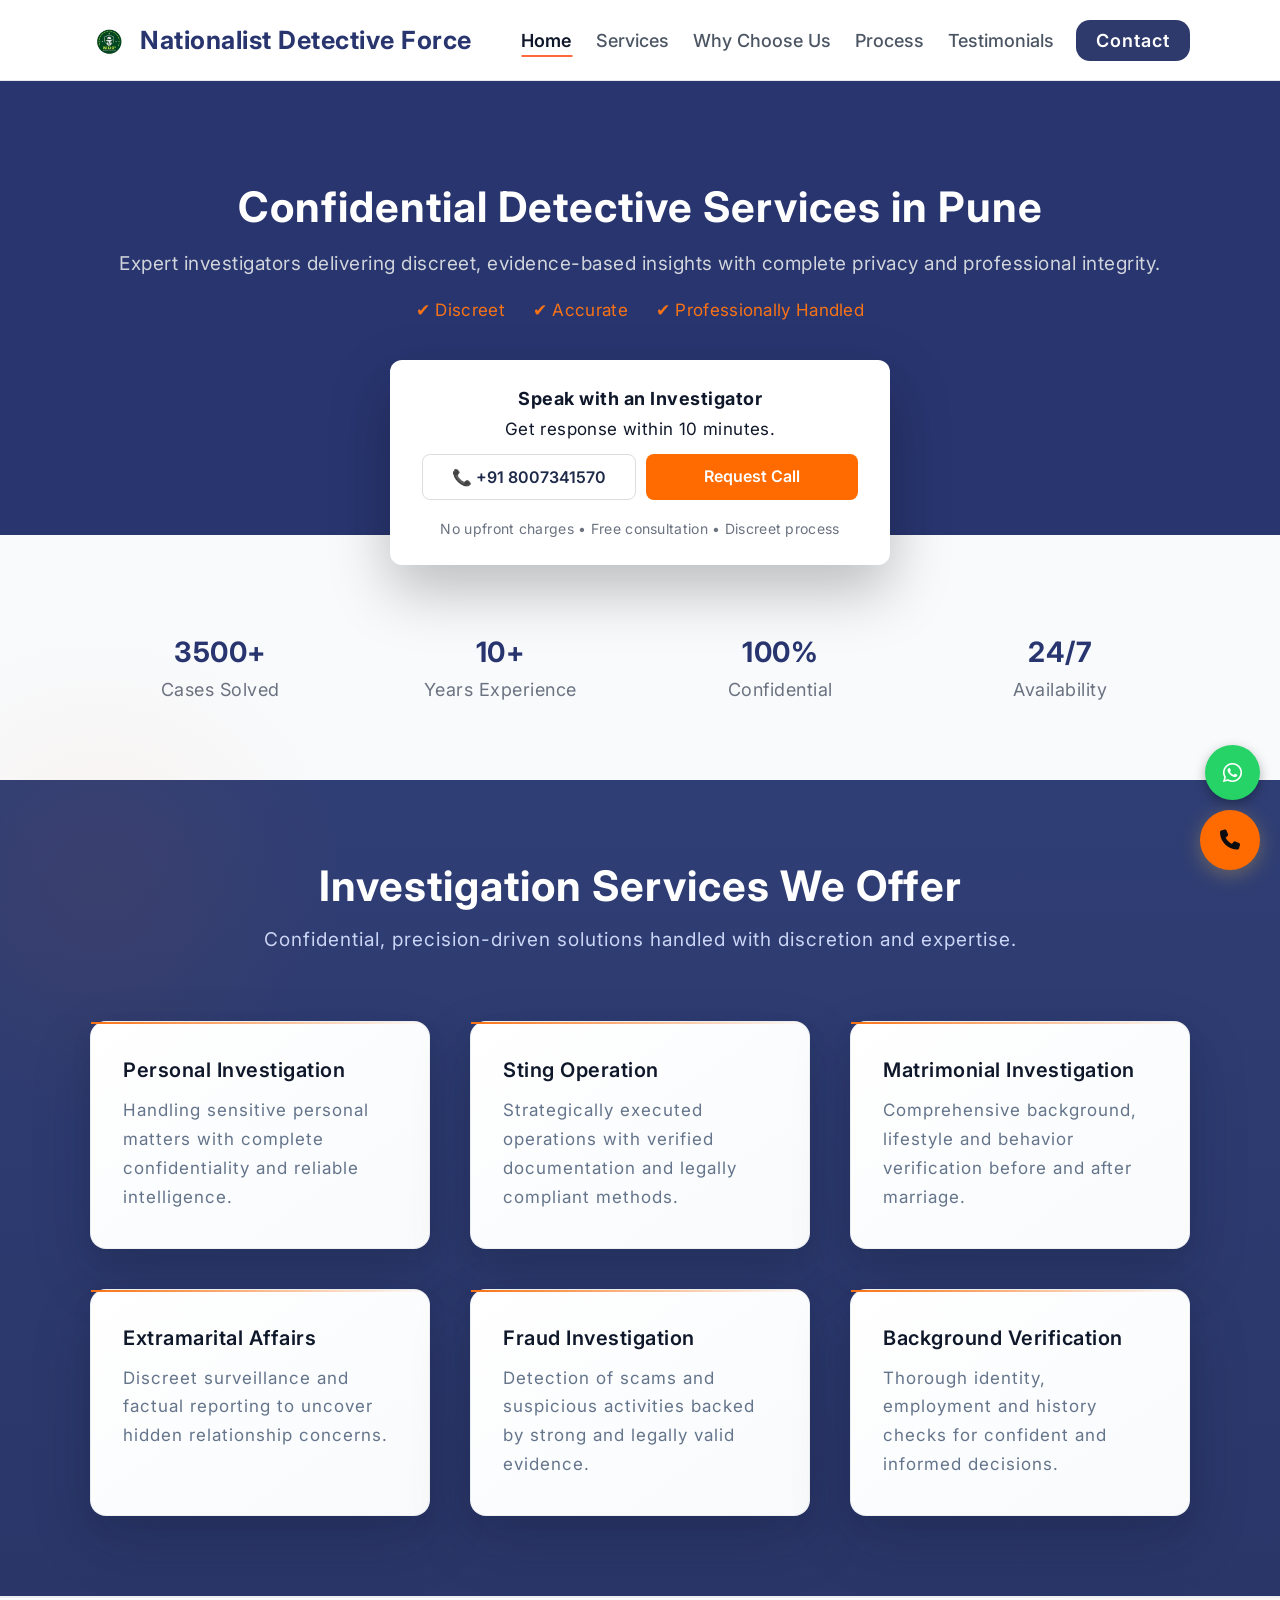
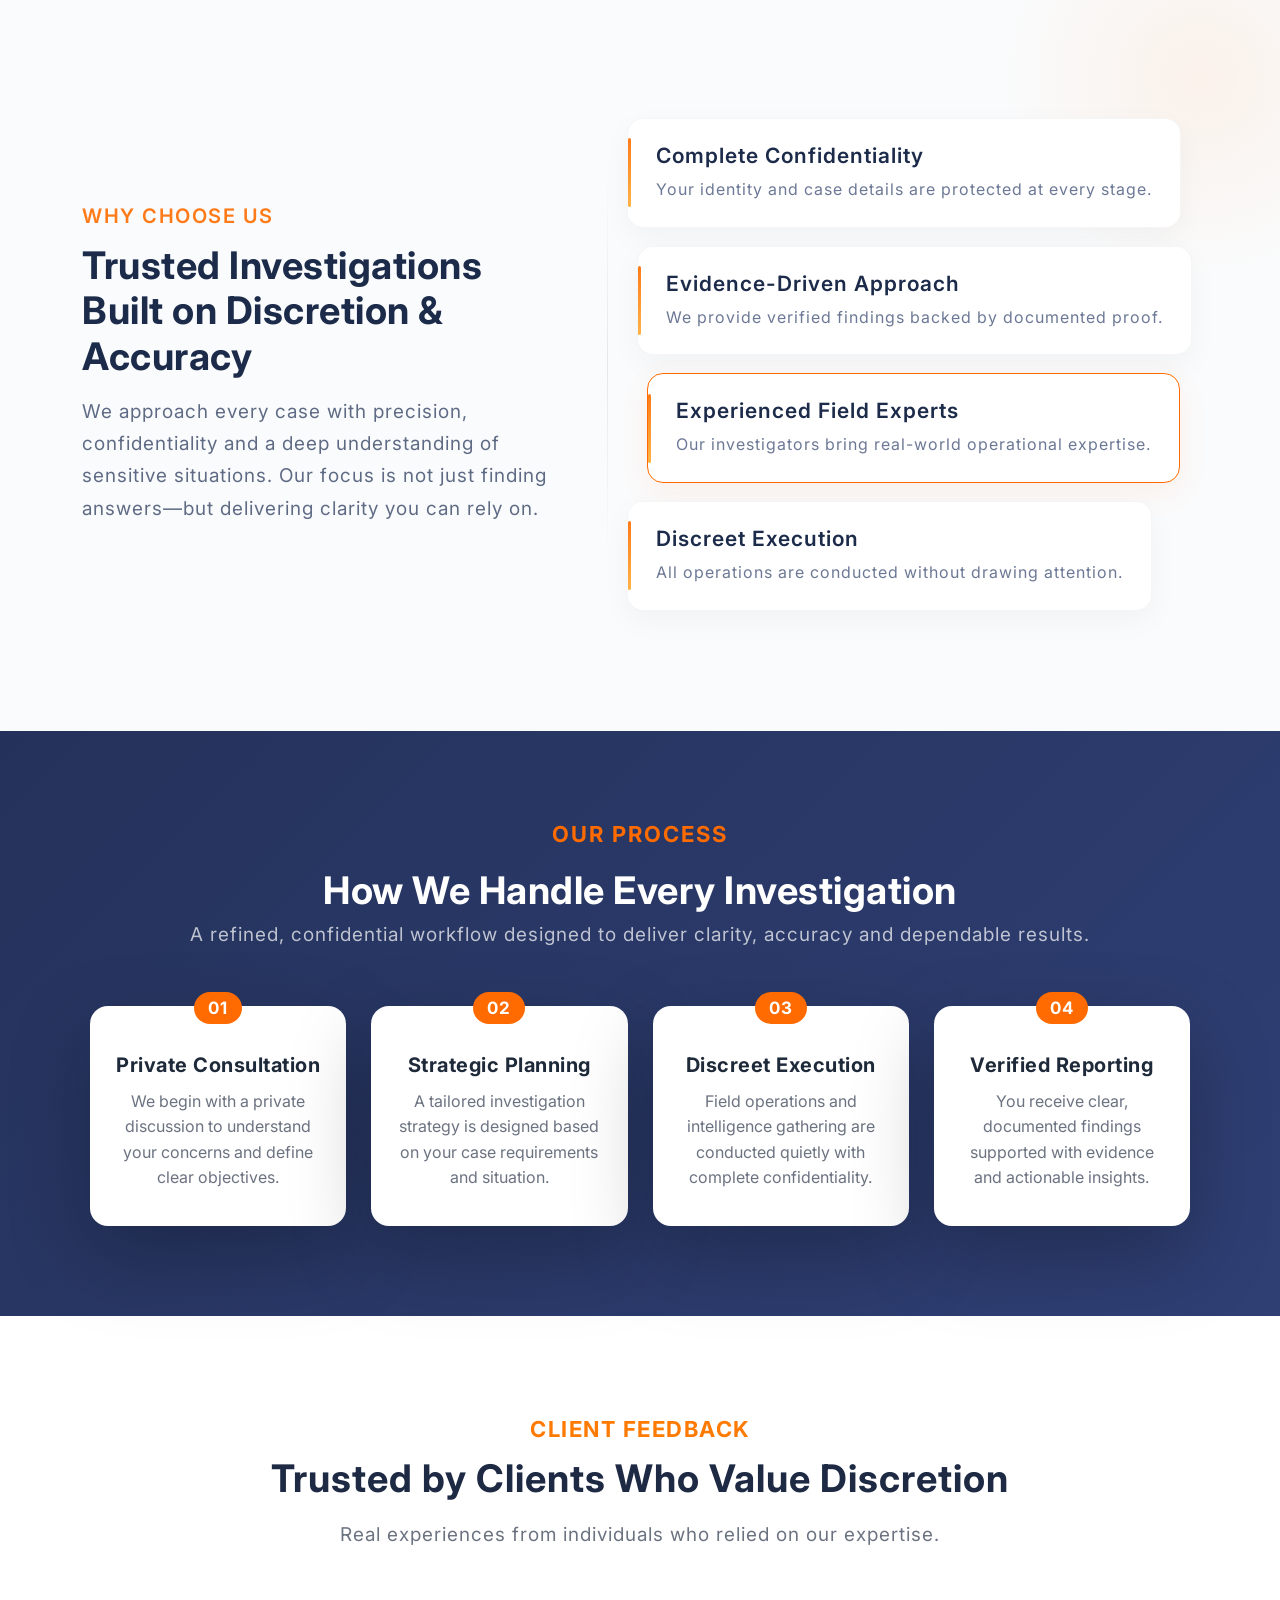
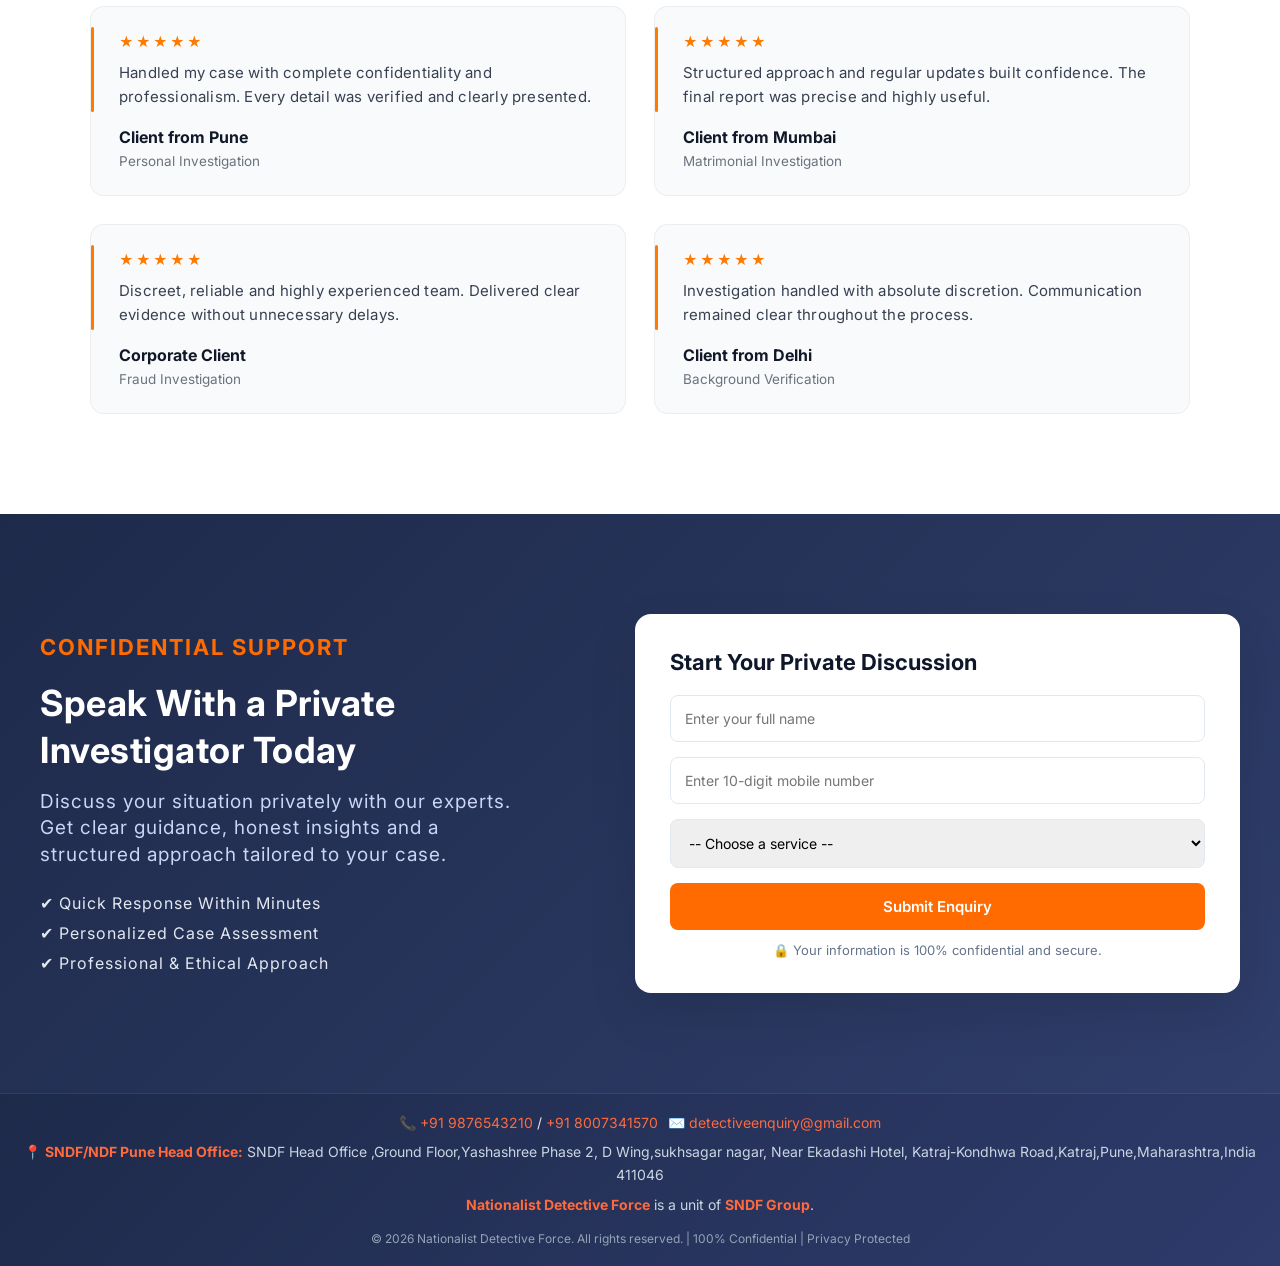
==== index.html @ c01450f8 "sitemap added" ====
<!DOCTYPE html>
<html lang="en">
<head>
<meta charset="UTF-8">
<meta name="viewport" content="width=device-width, initial-scale=1.0">
<title>Best Detective Agency in Pune | Private Investigator Services Pune</title>

<link rel="stylesheet" href="style.css">
<link href="https://fonts.googleapis.com/css2?family=Inter:wght@400;500;600;700&display=swap" rel="stylesheet">
<link rel="stylesheet" href="https://cdnjs.cloudflare.com/ajax/libs/font-awesome/6.5.0/css/all.min.css">

<link rel="icon" type="image/png" href="images/favicon.png">


<meta name="description" content="Hire professional detective services in Pune. Confidential investigations, background checks, surveillance & corporate investigations. Quick response guaranteed.">

<meta name="keywords" content="
detective services Pune,
private detective Pune,
detective agency Pune,
best detective agency in Pune,
private investigator Pune India,
personal investigation Pune,
corporate investigation Pune,
background verification Pune,
pre matrimonial investigation Pune,
post matrimonial investigation Pune,
surveillance services Pune,
fraud investigation Pune,
spy services Pune,
confidential investigation Pune,
professional detectives Pune,
ND Force Pune,
Nationalist Detective Force Pune">

</head>
<body>

<!-- NAVBAR -->
<header class="nav">
  <div class="container nav-wrap">

        <div class="brand">
        <img src="images/logo.webp" alt="logo">
        <h2>Nationalist Detective Force</h2>
        </div>


    <nav>
      <a href="#home" class="active">Home</a>
      <a href="#service">Services</a>
      <a href="#why">Why Choose Us</a>
      <a href="#process">Process</a>
       <a href="#testi">Testimonials</a>
      <a href="#contact">Contact</a>

    </nav>


  </div>
</header>

<!-- hero section......................................... -->

<section class="hero" id="home">

  <div class="container hero-content">

    <h1>Confidential Detective Services in Pune</h1>

<p class="hero-sub">
Expert investigators delivering discreet, evidence-based insights with complete privacy and professional integrity.
</p>

    <div class="hero-badges">
      <span>✔ Discreet</span>
      <span>✔ Accurate</span>
      <span>✔ Professionally Handled</span>
    </div>

    <!-- CARD -->
    <div class="hero-card">
      <h3>Speak with an Investigator</h3>
      <p>Get response within 10 minutes.</p>


    <div class="hero-actions">

    <!-- CALL NOW -->
    <a href="tel:+918007341570" class="call-btn">
      📞 +91 8007341570
    </a>

    <!-- REQUEST CALLBACK -->
    <a href="https://wa.me/918007341570?text=Hello%20I%20need%20a%20callback" target="_blank" class="request-btn">
      Request Call
    </a>

  </div>

      <div class="hero-assurance">
        No upfront charges • Free consultation • Discreet process
      </div>
    </div>

  </div>

  <!-- STATS (SAME FLOW, NOT SEPARATE SECTION) -->
  <div class="container hero-stats">
    <div>
      <h3>3500+</h3>
      <p>Cases Solved</p>
    </div>

    <div>
      <h3>10+</h3>
      <p>Years Experience</p>
    </div>

    <div>
      <h3>100%</h3>
      <p>Confidential</p>
    </div>

    <div>
      <h3>24/7</h3>
      <p>Availability</p>
    </div>
  </div>

</section>


<!-- services section.................... -->
 <section class="services" id="service">
  <div class="container">

    <div class="services-header">
      <h2>Investigation Services We Offer</h2>
      <p>Confidential, precision-driven solutions handled with discretion and expertise.</p>
    </div>

    <div class="services-grid">

      <div class="service-card">
        <h3>Personal Investigation</h3>
        <p>Handling sensitive personal matters with complete confidentiality and reliable intelligence.</p>
      </div>

      <div class="service-card">
        <h3>Sting Operation</h3>
        <p>Strategically executed operations with verified documentation and legally compliant methods.</p>
      </div>

      <div class="service-card">
        <h3>Matrimonial Investigation</h3>
        <p>Comprehensive background, lifestyle and behavior verification before and after marriage.</p>
      </div>

      <div class="service-card">
        <h3>Extramarital Affairs</h3>
        <p>Discreet surveillance and factual reporting to uncover hidden relationship concerns.</p>
      </div>

      <div class="service-card">
        <h3>Fraud Investigation</h3>
        <p>Detection of scams and suspicious activities backed by strong and legally valid evidence.</p>
      </div>

      <div class="service-card">
        <h3>Background Verification</h3>
        <p>Thorough identity, employment and history checks for confident and informed decisions.</p>
      </div>

    </div>

    

  </div>
</section>


<!-- why choose us -->
 <section class="trust" id="why">
  <div class="container">

    <div class="trust-box">

      <!-- LEFT -->
      <div class="trust-left">
        <span class="trust-tag">Why Choose Us</span>

        <h2>Trusted Investigations Built on Discretion & Accuracy</h2>

        <p>
          We approach every case with precision, confidentiality and a deep
          understanding of sensitive situations. Our focus is not just finding
          answers—but delivering clarity you can rely on.
        </p>
      </div>

      <!-- RIGHT -->
      <div class="trust-right">

        <div class="trust-card">
          <h3>Complete Confidentiality</h3>
          <p>Your identity and case details are protected at every stage.</p>
        </div>

        <div class="trust-card">
          <h3>Evidence-Driven Approach</h3>
          <p>We provide verified findings backed by documented proof.</p>
        </div>

        <div class="trust-card featured">
          <h3>Experienced Field Experts</h3>
          <p>Our investigators bring real-world operational expertise.</p>
        </div>

        <div class="trust-card">
          <h3>Discreet Execution</h3>
          <p>All operations are conducted without drawing attention.</p>
        </div>

      </div>

    </div>

  </div>
</section>


<!-- process section...................... -->
<section class="process-section" id="process">
  <div class="container">

    <!-- HEADER -->
    <div class="process-header">
      <span>Our Process</span>
      <h2>How We Handle Every Investigation</h2>
      <p>
        A refined, confidential workflow designed to deliver clarity,
        accuracy and dependable results.
      </p>
    </div>

    <!-- PROCESS GRID -->
    <div class="process-grid">

      <div class="process-card">
        <span class="step">01</span>
        <h3>Private Consultation</h3>
        <p>
         We begin with a private discussion to understand your concerns
        and define clear objectives.
        </p>
      </div>

      <div class="process-card">
        <span class="step">02</span>
        <h3>Strategic Planning</h3>
        <p>
          A tailored investigation strategy is designed based on your
          case requirements and situation.
        </p>
      </div>

      <div class="process-card">
        <span class="step">03</span>
        <h3>Discreet Execution</h3>
        <p>
          Field operations and intelligence gathering are conducted
          quietly with complete confidentiality.
        </p>
      </div>

      <div class="process-card">
        <span class="step">04</span>
        <h3>Verified Reporting</h3>
        <p>
          You receive clear, documented findings supported with
          evidence and actionable insights.
        </p>
      </div>

    </div>

  </div>
</section>


<!-- testimonial section -->
 <section class="testimonials" id="testi">
  <div class="container">

    <div class="section-header">
      <span>CLIENT FEEDBACK</span>
      <h2>Trusted by Clients Who Value Discretion</h2>
      <p>Real experiences from individuals who relied on our expertise.</p>
    </div>

    <div class="testimonial-grid">

      <div class="testimonial-card">
        <div class="stars">★★★★★</div>
        <p>
          Handled my case with complete confidentiality and professionalism. 
          Every detail was verified and clearly presented.
        </p>
        <h4>Client from Pune</h4>
        <span>Personal Investigation</span>
      </div>

      <div class="testimonial-card">
        <div class="stars">★★★★★</div>
        <p>
          Structured approach and regular updates built confidence. 
          The final report was precise and highly useful.
        </p>
        <h4>Client from Mumbai</h4>
        <span>Matrimonial Investigation</span>
      </div>

      <div class="testimonial-card">
        <div class="stars">★★★★★</div>
        <p>
          Discreet, reliable and highly experienced team. 
          Delivered clear evidence without unnecessary delays.
        </p>
        <h4>Corporate Client</h4>
        <span>Fraud Investigation</span>
      </div>

      <div class="testimonial-card">
        <div class="stars">★★★★★</div>
        <p>
          Investigation handled with absolute discretion. 
          Communication remained clear throughout the process.
        </p>
        <h4>Client from Delhi</h4>
        <span>Background Verification</span>
      </div>

    </div>

  </div>
</section>

<!-- contact us...................... -->


<section class="contact-cta" id="contact">
  <div class="contact-container">

    <!-- LEFT CONTENT -->
    <div class="contact-content">
      <span>CONFIDENTIAL SUPPORT</span>
      <h2>Speak With a Private Investigator Today</h2>
      <p>
        Discuss your situation privately with our experts. Get clear guidance, honest insights
         and a structured approach tailored to your case.
      </p>

      <!-- Trust Points -->
      <div class="trust-points">
        <div>✔ Quick Response Within Minutes</div>
        <div>✔ Personalized Case Assessment</div>
        <div>✔  Professional & Ethical Approach</div>
      </div>
    </div>

    <!-- FORM -->
    <div class="contact-form-box">
      <form id="contactForm" class="contact-form" action="https://formsubmit.co/detectiveenquiry@gmail.com" method="POST">

        <h3>Start Your Private Discussion</h3>

        <input type="text" name="Full Name" placeholder="Enter your full name" 
            oninput="this.value = this.value.replace(/[^A-Za-z ]/g, '')" required>


       

      <input  type="tel"  name="mobile" placeholder="Enter 10-digit mobile number" pattern="[0-9]{10}"
        maxlength="10" minlength="10"  inputmode="numeric" required
        oninput="this.value = this.value.replace(/[^0-9]/g, '')" />

        <select id="service" name="service" required aria-label="Select investigation service">
          <option value="" disabled selected>-- Choose a service --</option>
                            <option value="personal">Personal Investigation</option>
                            <option value="surveillance">Sting Operation</option>
                            <option value="matrimonial">Matrimonial Verification</option>
                            <option value="missing">Extramarital Affairs</option>
                            <option value="background">Fraud Investigation</option>
                            <option value="fraud">Childern Monitoring</option>
                            <option value="document">Background Verification</option>
        </select>

        <button type="submit">Submit Enquiry</button>

        <!-- Trust Line -->
        <p class="confidential-text">
          🔒 Your information is 100% confidential and secure.
        </p>

      </form>
    </div>

  </div>
</section>


<!-- footer -->

<footer class="footer"> 
    <div class="footer-info">

        <!-- Phone -->
<div class="footer-contact">
     <span>
        📞 
        <a href="tel:+919876543210" aria-label="Call +91 9876543210">+91 9876543210</a> / 
        <a href="tel:+918007341570" aria-label="Call +91 8007341570">+91 8007341570</a>
    </span>
    <span>✉️ <a href="mailto:detectiveenquiry@gmail.com" aria-label="Email detectiveenquiry@gmail.com">detectiveenquiry@gmail.com</a></span>
</div>

        <!-- Head Office -->
        <p>📍 <strong>SNDF/NDF Pune Head Office:</strong> 
           SNDF Head Office ,Ground Floor,Yashashree Phase 2, D Wing,sukhsagar nagar,
           Near Ekadashi Hotel, Katraj-Kondhwa Road,Katraj,Pune,Maharashtra,India 411046
          
        </p>

        <p class="footer-brand">
            <strong>Nationalist Detective Force</strong> is a unit of <strong>SNDF Group</strong>.
        </p>

    </div>

    <!-- Bottom Line -->
    <div class="footer-bottom">
        <p>© 2026 Nationalist Detective Force. All rights reserved. | 100% Confidential | Privacy Protected</p>
    </div>
</footer>
        


<a href="https://wa.me/918007341905" class="whatsapp-float" target="_blank" aria-label="Chat with us on WhatsApp">
    <i class="fab fa-whatsapp"></i>
</a>

<button class="floating-call" onclick="window.location.href='tel:+918007341570'"  aria-label="Call detective agency now">
    <i class="fas fa-phone"></i>
</button>





<script>
window.addEventListener("scroll", function(){
  const nav = document.querySelector(".nav");
  nav.classList.toggle("scrolled", window.scrollY > 10);
});
</script>


</body>
</html>
---- style.css ----
*{
  margin:0;
  padding:0;
  box-sizing:border-box;
  font-family:'Inter',sans-serif;
}

body{
  background:#fff;
  color:#0F172A;
}

.container{
  width:90%;
  max-width:1100px;
  margin:auto;
}

/* LOGO + TEXT */
.brand{
  display:flex;
  align-items:center;
  gap:10px;
}

.brand img{
  width:40px;
  height:40px;
  object-fit:contain;
  border-radius:50%;
}

/* NAV */
.nav{
  padding:20px 0;
  border-bottom:1px solid #E5E7EB;
  background:rgba(255,255,255,0.9);
  backdrop-filter:blur(10px);
  position:sticky;
  top:0;
  z-index:1000;
  transition:0.3s ease;
}

.nav.scrolled{
  box-shadow:0 4px 20px rgba(0,0,0,0.06);
}

.nav-wrap{
  display:flex;
  justify-content:space-between;
  align-items:center; /* ✅ THIS FIXES YOUR ISSUE */
}


.brand h2{
  font-size:25px;
  font-weight:700;
  color:#28356F;;
  letter-spacing: 0.5px;
}

nav a{
  margin-left:20px;
  text-decoration:none;
  transition:0.3s;
  position:relative;
  font-weight:500;
  font-size:18px;
   color:#4B5563;
}


nav a.active{
  color:#0F172A;
  font-weight:600;
}

nav a.active::after{
  width:100%;
}

nav a:hover{
  color:#0F172A;
  transform:translateY(-1px); /* 👈 premium micro animation */
}


nav a::after{
  content:"";
  position:absolute;
  left:50%;
  bottom:-6px;
  width:0%;
  height:2px;
  background:#FF6A3D;
  transition:0.3s ease;
  transform:translateX(-50%);
}

nav a:hover::after{
  width:100%;
   
}

nav a:last-child::after {
  display: none;
}


nav a:last-child {
  background: #2e3a6b;  /* match your theme */
  color: #fff;
  padding: 10px 20px;
  border-radius: 14px;
  font-weight: 600;
  margin-left: 18px; /* spacing fix */
  letter-spacing: 1px;
 
}

nav a:last-child:hover {
  background: #FF6A3D;
  transform: translateY(-1px);
}





@media (max-width: 1024px){

  .brand h2{
    font-size:22px;
  }

  nav a{
    font-size:16px;
    margin-left:16px;
  }

}

/* ================= MOBILE NAV ================= */
@media (max-width: 768px){

  nav{
    display:none;
  }

  .nav-wrap{
    justify-content:center;
  }

  .brand{
    gap:8px;
  }

  .brand img{
    width:34px;
    height:34px;
  }

  .brand h2{
    font-size:22px;
    text-align:center;
  }

}

@media (max-width: 480px){

  .nav{
    padding:12px 0;
  }

  .brand h2{
    font-size:22px;
    line-height:1.2;
  }

  .brand img{
    width:30px;
    height:30px;
  }

}


@media (max-width: 360px){

  .brand h2{
    font-size:22px;
  }

  .brand img{
    width:35px;
    height:35px;
  }

}


/* hero section.................. */

.hero{
  background: linear-gradient(
    to bottom,
    #28356F 0%,
    #28356F 65%,
    #f8fafc 65%,
    #f8fafc 100%
  );
  padding:100px 0 80px;
  text-align:center;

  
}


/* TEXT */
.hero h1{
  color:white;
  font-size:42px;
  font-weight: 700;
  letter-spacing: 1px;
  margin:0 auto;
}

.hero-sub{
  color:#D1D5DB;
  margin-bottom:25px;
  margin-top: 20px;
  letter-spacing: 0.5px;
  font-size: 19px;
}

/* BADGES */
.hero-badges{
  display:flex;
  justify-content:center;
  gap:28px;
  flex-wrap:wrap;
  margin-bottom:40px;
  /* color:#E2E8F0;  */
  font-size:17px;
  letter-spacing:0.3px;
  color: #F97316;
}

/* CARD */
.hero-card{
  background:white;
  padding:28px 32px;
  border-radius:12px;
  box-shadow:0 25px 60px rgba(0,0,0,0.25);
  max-width:500px;
  margin:0 auto;
  
}

.hero-card h3{
    font-size: 18px;
    letter-spacing: 0.5px;
    margin-bottom: 10px;
}

.hero-card p{
    font-size: 17px;
    letter-spacing: 0.4px;
    margin-bottom: 15px;
}

/* FORM */
.hero-form{
  display:flex;
  gap:10px;
  margin-top:10px;
}

.hero-form input{
  flex:1;
  padding:12px;
  border:1px solid #D1D5DB;
  border-radius:6px;
}

.hero-input input{
  flex:1;
  height:44px;
  padding:0 14px;

}


.hero-form button{
  background: #F97316;
  color:white;
  border:none;
  padding:12px 18px;
  border-radius:6px;
  font-size: 17px;
  letter-spacing: 0.3px;
  font-weight: bold;
}

.hero-assurance{
  font-size:14px;
  color:#6B7280;
  margin-top:20px;
  letter-spacing: 0.3px;
}

/* STATS */
.hero-stats{
  margin-top:40px;
  display:grid;
  grid-template-columns:repeat(4,1fr);
  gap:20px;
  text-align:center;
  
}

.hero-stats h3{
  color:#28356F;
  letter-spacing: 0.5px;
  font-size: 28px;
  margin-top: 30px;
}

.hero-stats p{
  color:#6B7280;
  font-size:18px;
  letter-spacing: 0.5px;
  margin-top: 10px;
}

/* =========================
   GLOBAL FIX (IMPORTANT)
========================= */
.hero-content{
  position: relative;
  z-index: 2;
}

.hero-card{
  position: relative;
  z-index: 3;
}

.hero-actions {
  display: flex;
  gap: 10px;
  margin-top: 15px;
}

.call-btn {
  flex: 1;
  background: #fff;
  color: #1e2a4a;
  padding: 12px;
  border-radius: 8px;
  text-align: center;
  font-weight: 600;
  text-decoration: none;
  border: 1px solid #ddd;
  transition: 0.3s;
}

.call-btn:hover {
  background: #f5f5f5;
}

.request-btn {
  flex: 1;
  background: #ff6b00;
  color: #fff;
  padding: 12px;
  border-radius: 8px;
  text-align: center;
  font-weight: 600;
  text-decoration: none;
  transition: 0.3s;
}

.request-btn:hover {
  background: #e65c00;
}

/* MOBILE */
@media (max-width: 600px) {
  .hero-actions {
    flex-direction: column;
  }
}


/* =========================
   TABLET (1024px ↓)
========================= */
@media (max-width:1024px){

  .hero{
    padding:80px 0 70px;
  }

  .hero h1{
    font-size:34px;
    line-height:1.3;
  }

  .hero-sub{
    font-size:16px;
    max-width:650px;
    margin:15px auto 25px;
  }

  .hero-card{
    max-width:440px;
  }
}


/* =========================
   MOBILE (768px ↓)
========================= */
@media (max-width:768px){

  .hero{
    

   position: relative;
   height: auto;
   padding:60px 0 120px;
  }

  

  .hero-content{
    padding-bottom:0;
    margin-top: 0;
  }

  /* TEXT ALIGN FIX */
  .hero h1{
    font-size:32px;
    line-height:1.3;
    max-width:90%;
    margin:auto;
    letter-spacing: 1px;
  }

  .hero-sub p{
   font-size: 16px;
    letter-spacing: 1px;
    line-height: 1.4;
    padding:0 12px;
    margin:15px auto 20px;
   
  }

  /* BADGES */
  .hero-badges{
    flex-direction:column;
    gap:8px;
    font-size:14px;
    margin-bottom:25px;
   
  }

 

 .hero-card{
  position: relative;
  width: 90%;
  max-width: 360px;

  margin: -80px auto 0; /* 👈 MAIN FIX */

  padding: 18px;
  border-radius: 12px;

  background: #fff;
  box-shadow: 0 12px 35px rgba(0,0,0,0.12);
}

  .hero-card h3{
    font-size:16px;
  }

  .hero-card p{
    font-size:14px;
  }

  /* FORM */
  .hero-form{
    flex-direction:column;
    gap:10px;
  }

  .hero-form input{
    width:100%;
  }

  .hero-form button{
    width:100%;
    padding:12px;
  }

  .hero-assurance{
    font-size:13px;
    margin-top:12px;
  }

 
 
  .hero-stats{
  padding-top:20px;
  padding-bottom:10px;

  display:grid;
  grid-template-columns:repeat(2,1fr);
  gap:14px;
}

  .hero-stats h3{
    font-size:20px;
    /* margin-top: 55px; */
    margin-bottom:4px;
   
    
  }

  .hero-stats p{
   font-size:14px; /* 👈 reduce size */
   margin-top:0;   /* 👈 remove extra gap */
   line-height:1.3
  }
}


/* =========================
   SMALL MOBILE (480px ↓)
========================= */
@media (max-width:480px){

  .hero{
    padding:50px 0 40px;

    background: linear-gradient(
      to bottom,
      #28356F 0%,
      #28356F 52%,
      #f8fafc 52%,
      #f8fafc 100%
    );
  }

  .hero h1{
    font-size:32px;
    letter-spacing: 1px;
    line-height: 1.4;
    
  }

  .hero-sub{
   font-size: 17px;
    letter-spacing: 1px;
    line-height: 1.4;
  }

  .hero-card{
    transform: translateY(40%);
    padding:18px;
  }

  .hero-form button{
    font-size:14px;
  }

  .hero-stats{
    margin-top:100px;
    gap:20px;
  }
}


/* =========================
   EXTRA SMALL (360px ↓)
========================= */
@media (max-width:360px){

  .hero h1{
    font-size:20px;
  }

  .hero-sub{
    font-size:12px;
  }

  .hero-card{
    transform: translateY(45%);
  }

  .hero-stats{
    margin-top:110px;
  }
}



/* services section.................. */
/* ================= SECTION ================= */

.services{
  background: linear-gradient(180deg, #2f3e75 0%, #2a3668 100%);
  padding:80px 0;
  position:relative;
}

/* subtle depth glow */
.services::before{
  content:"";
  position:absolute;
  width:500px;
  height:500px;
  background:radial-gradient(circle, rgba(249,115,22,0.06), transparent 70%);
  top:-150px;
  left:-150px;
}

/* ================= HEADER ================= */

.services-header{
  text-align:center;
  margin-bottom:70px;
}

.services-header h2{
  font-size:42px;
  color:#fff;
  font-weight:700;
  letter-spacing:1px;
  margin-bottom:17px;
}

.services-header p{
  color:#cbd5f5;
  font-size:19px;
  letter-spacing: 1px;
  padding-bottom: 0;
}

/* ================= GRID ================= */

.services-grid{
  display:grid;
  grid-template-columns:repeat(3,1fr);
  gap:40px;
}

/* ================= CARD ================= */

.service-card{
  background: linear-gradient(145deg, #ffffff, #f8fafc);
  border-radius:16px;
  padding:36px 32px;
  border: 1px solid rgba(15, 23, 42, 0.06);
  /* layered premium shadow */
  box-shadow:
    0 25px 60px rgba(15,23,42,0.18),
    0 8px 20px rgba(15,23,42,0.08);

  position:relative;
  transition:all 0.3s ease;
}

/* top premium accent */
.service-card::before{
  content:"";
  position:absolute;
  top:0;
  left:0;
  width:100%;
  height:2px;
  background:linear-gradient(to right, #f97316, transparent);
}

/* subtle hover */
.service-card:hover{
  transform:translateY(-10px);
  box-shadow:
    0 35px 80px rgba(15,23,42,0.25),
    0 12px 30px rgba(15,23,42,0.12);
}

/* ================= TEXT ================= */

.service-card h3{
  font-size:20px;
  color:#0f172a;
  font-weight:600;
  margin-bottom:14px;
  letter-spacing: 0.5px;
}

.service-card p{
  font-size:17px;
  color:#64748b;
  line-height:1.7;
  letter-spacing: 1px;
}





/* ================= RESPONSIVE ================= */

@media (max-width:1024px){
  .services-grid{
    grid-template-columns:repeat(2,1fr);
  }
}

@media (max-width:768px){

  .services{
     padding: 60px 20px;
  }

  .services-header h2{
    font-size:32px;
    letter-spacing: 1px;
    line-height: 1.4;
    margin-bottom: 10px;
  }
   .services-header p{
    font-size: 16px;
    letter-spacing: 1px;
    margin-bottom: 0;
   }

  .services-grid{
    grid-template-columns:1fr;
    gap:22px;
   
  }

  .service-card{
    padding:26px;
  }

  
  
 

}

@media (max-width:480px){

  .services-header h2{
    font-size:24px;
  }

  .service-card h3{
    font-size:16px;
  }

  .service-card p{
    font-size:13px;
  }
}



/* why choose us........................ */
/* =========================
   TRUST SECTION - PREMIUM V2
========================= */

.trust{
  padding: 120px 20px;
  position: relative;
  overflow: hidden;
  border-top: 2px solid rgba(0,0,0,0.05);
  background: #fafbfc;

}

/* subtle premium glow */
.trust::before{
  content: "";
  position: absolute;
  top: -120px;
  right: -120px;
  width: 400px;
  height: 400px;
  background: radial-gradient(circle, rgba(255,122,24,0.08), transparent 70%);
  z-index: 0;
}

.trust .container{
  max-width: 1150px;
  margin: auto;
  position: relative;
  z-index: 1;
}

/* layout */
.trust-box{
  display: grid;
  grid-template-columns: 1fr 1.2fr;
  gap: 70px;
  align-items: center;
}

/* LEFT SIDE */
.trust-tag{
  font-size: 20px;
  color: #ff7a18;
  font-weight: 600;
  letter-spacing: 1.5px;
  text-transform: uppercase;
  margin-bottom: 15px;
  display: inline-block;
}

.trust-left h2{
  font-size: 38px;
  color: #1c2b4a;
  /* letter-spacing: 1px; */
  font-weight: 700;
 line-height: 1.2;
  margin-bottom: 16px;
  letter-spacing: 0.5px;
}

.trust-left p{
  font-size: 19px;
  color: #5f6b85;
  line-height: 1.7;
  max-width: 440px;
  letter-spacing: 1px;
  max-width: 480px;

}

/* RIGHT SIDE */
.trust-right{
  display: flex;
  flex-direction: column;
  gap: 18px;
  position: relative;
   align-items: flex-start;
}

.trust-right::before{
  content: "";
  position: absolute;
  left: -20px;
  top: 10%;
  width: 1px;
  height: 80%;
  background: linear-gradient(to bottom, transparent, rgba(0,0,0,0.08), transparent);
}

/* CARD */
.trust-card{
 background: #ffffff;
  box-shadow: 0 10px 30px rgba(0,0,0,0.04);
  backdrop-filter: blur(6px);
  padding: 24px 28px;
  border-radius: 16px;
  position: relative;
  border: 1px solid rgba(0,0,0,0.04);

 
  transition: all 0.25s ease;
}

/* premium gradient accent line */
.trust-card::before{
  content: "";
  position: absolute;
  left: 0;
  top: 18%;
  height: 64%;
  width: 3px;
  background: linear-gradient(to bottom, #ff7a18, #ffb347);
  border-radius: 2px;
}

/* hover = very subtle */
.trust-card:hover{
  box-shadow:
    0 18px 45px rgba(0,0,0,0.08),
    0 4px 10px rgba(0,0,0,0.03);

 transform: translateY(-4px) scale(1.01);
  border:1px solid #ff6b00;
}

.trust-card.featured{
  border: 1px solid #ff6b00;
  box-shadow: 0 10px 30px rgba(255,107,0,0.08);
}

/* TEXT */
.trust-card h3{
  font-size: 21px;
  font-weight: 600;
  color: #1c2b4a;
  margin-bottom: 9px;
  letter-spacing: 1px;
}

.trust-card p{
  font-size: 16px;
  color: #6c7895;
  line-height: 1.6;
  letter-spacing: 1px;
}

.trust-card:nth-child(2){
  margin-left: 10px;
}

.trust-card:nth-child(3){
  margin-left: 20px;
}


/* TABLET */
@media (max-width: 992px){
  .trust-box{
    grid-template-columns: 1fr;
    gap: 45px;
  }

  .trust-left{
    text-align: center;
  }

  .trust-left p{
    margin: auto;
  }
}

/* MOBILE */
@media (max-width: 768px){

  .trust{
    padding: 80px 20px;
  }

  .trust-tag{
    font-size: 19px;
  }

  .trust-left h2{
    font-size: 30px;
    letter-spacing: 0.5px;
    line-height: 1.2;
  }

  .trust-left p{
    font-size: 16px;
    text-align: start
  }

  .trust-card{
    padding: 18px;
    border-radius: 14px;
  }

  .trust-card h3{
    font-size: 16px;
  }

  .trust-card p{
    font-size: 14px;
  }
  
  .trust-card:nth-child(2),
  .trust-card:nth-child(4){
    margin-left: 0;
  }

  .trust-right::before{
    display: none;
  }
}



/* ================= PROCESS SECTION ================= */

.process-section {
  padding: 90px 0;
  background: linear-gradient(135deg, #24325b 0%, #2f3f74 100%);
  color: #fff;
}



/* HEADER */
.process-header {
  text-align: center;
  margin: 0 auto 60px;
}

.process-header span {
  color: #ff6b00;
  font-size: 22px;
  letter-spacing: 2px;
  text-transform: uppercase;
  font-weight: bold;
}

.process-header h2 {
  font-size: 38px;
  margin: 10px 0;
  letter-spacing: 0.5px;
  margin-top: 20px;

}

.process-header p {
  color: rgba(255,255,255,0.7);
  font-size: 19px;
  letter-spacing: 1px;
}

/* GRID */
.process-grid {
  display: grid;
  grid-template-columns: repeat(4, 1fr);
  gap: 25px;
}

/* CARD */
.process-card {
  background: #ffffff;
  color: #1e2a3a;
  padding: 35px 25px;
  border-radius: 18px;
  text-align: center;
  position: relative;

  box-shadow: 0 30px 80px rgba(0,0,0,0.25);
  transition: all 0.35s ease;

  
}

.process-card:hover {
  transform: translateY(-10px) scale(1.02);
  box-shadow: 0 30px 70px rgba(0, 0, 0, 0.18);
}

/* STEP BADGE */
.process-card .step {
  position: absolute;
  top: -14px;
  left: 50%;
  transform: translateX(-50%);
  background: #ff6b00;
  color: #fff;
  font-size: 17px;
  padding: 6px 14px;
  border-radius: 20px;
  font-weight: 700;
  letter-spacing: 1px;
}

/* TITLE */
.process-card h3 {

  margin: 12px 0;
  white-space: nowrap;
  font-size: 20px; 
  letter-spacing: 0.5px;
}

/* TEXT */
.process-card p {
  font-size: 16px;
  color: #6b7280;
  line-height: 1.6;
 
 
}



/* ================= RESPONSIVE ================= */

/* TABLET */
@media (max-width: 1024px) {
  .process-grid {
    grid-template-columns: repeat(2, 1fr);
  }
}

/* MOBILE */
@media (max-width: 600px) {
  .process-section {
    padding: 80px 20px;
  }

  .process-grid {
    grid-template-columns: 1fr;
  }

  .process-header h2 {
    font-size: 30px;
    letter-spacing: 0.3px;
    line-height: 1.4;
  }

  .process-header span{
    font-size: 19px;
  }

  .process-header p{
    font-size: 16px;
    letter-spacing: 1px;
    line-height: 1.3;
  }


}

/* =========================
   TESTIMONIAL SECTION
========================= */

.testimonials {
  padding: 100px 20px;
  background: #ffffff;
}

.section-header {
  text-align: center;
  margin: 0 auto 60px;
}

.section-header span {
  color: #ff7a00;
  font-size: 22px;
  letter-spacing: 1.5px;
  font-weight: bold;
}

.section-header h2 {
  font-size: 38px;
  margin: 12px 0;
  color: #1e2a44;
  letter-spacing: 1px;
  line-height: 1.3;
  font-weight: 700;
  margin-bottom: 20px;
}

.section-header p {
  color: #6b7280;
  font-size: 19px;
  letter-spacing: 1px;
}

/* GRID */

.testimonial-grid {
  display: grid;
  grid-template-columns: repeat(2, 1fr);
  gap: 28px;
}

/* CARD */

.testimonial-card {
  background: #f9fafc;
  padding: 26px 28px;
  border-radius: 14px;
  position: relative;
  border: 1px solid rgba(0,0,0,0.05);

  display: flex;
  flex-direction: column;
  justify-content: space-between;

  min-height: 190px; /* forces even height */
  transition: 0.3s ease;
}

/* ORANGE ACCENT */

.testimonial-card::before {
  content: "";
  position: absolute;
  left: 0;
  top: 20px;
  height: 45%;
  width: 3px;
  background: #ff7a00;
  border-radius: 2px;
}

/* HOVER */

.testimonial-card:hover {
  transform: translateY(-6px);
  box-shadow: 0 20px 50px rgba(0,0,0,0.1);
}

/* STARS */

.stars {
  color: #ff7a00;
  font-size: 14px;
  margin-bottom: 10px;
  letter-spacing: 2px;
}

/* TEXT (CONTROL HEIGHT) */

.testimonial-card p {
  font-size: 15px;
  line-height: 1.6;
  color: #374151;
  letter-spacing: 0.2px;

  display: -webkit-box;
  -webkit-line-clamp: 2; /* LIMIT TO 2 LINES */
  -webkit-box-orient: vertical;
  overflow: hidden;

  margin-bottom: 18px;
}

/* AUTHOR */

.testimonial-card h4 {
  font-size: 16px;
  color: #111827;
  margin-bottom: 6px;
}

.testimonial-card span {
  font-size: 13.5px;
  color: #6b7280;
}

/* =========================
   RESPONSIVE
========================= */

@media (max-width: 768px) {
  .testimonial-grid {
    grid-template-columns: 1fr;
  }

  .testimonials {
    padding: 70px 15px;
  }

  .section-header h2 {
    font-size: 30px;
    letter-spacing: 0.5px;
    line-height: 1.3;
  }

   .section-header p{
    font-size: 16px;
    line-height: 1.3;
   }

   .section-header span{
        font-size: 19px;
   }
   .testimonial-card p {
    -webkit-line-clamp: unset;
    overflow: visible;
    text-align: start;
  }
}



/* =========================
   CONTACT CTA SECTION
========================= */

.contact-cta {
  padding: 100px 20px;
  background: linear-gradient(135deg, #1e2a4a, #2f3e6b);
}

.contact-container {
  max-width: 1200px;
  margin: auto;
  display: flex;
  align-items: center;
  justify-content: space-between;
  gap: 60px;
}

/* LEFT SIDE */
.contact-content {
  flex: 1;
  color: #ffffff;
}

.contact-content span {
  color: #ff6b00;
  font-size: 22px;
  font-weight: bold;
  letter-spacing: 2px;
  
}

.contact-content h2 {
  font-size: 36px;
  line-height: 1.3;
  letter-spacing: 0.5px;
  font-weight: 700;
  margin-bottom: 15px;
  margin-top: 20px;
}

.contact-content p {
  font-size: 19px;
  color: #cbd5f5;
  margin-bottom: 25px;
  max-width: 500px;
  letter-spacing: 1px;
  line-height: 1.4;
}

/* Trust Points */
.trust-points {
  display: flex;
  flex-direction: column;
  gap: 10px;
  font-size: 16px;
  letter-spacing: 1px;
}

.trust-points div {
  display: flex;
  align-items: center;
  gap: 10px;
  color: #e2e8f0;
}

/* FORM BOX */
.contact-form-box {
  flex: 1;
  background: #ffffff;
  padding: 35px;
  border-radius: 16px;
  box-shadow: 0 20px 50px rgba(0,0,0,0.1);
}

/* FORM */
.contact-form-box form {
  display: flex;
  flex-direction: column;
}

.contact-form-box h3 {
  margin-bottom: 20px;
  font-size: 22px;
  color: #0f172a;
}

/* Inputs */
.contact-form-box input,
.contact-form-box select {
  width: 100%;
  padding: 14px;
  margin-bottom: 15px;
  border-radius: 8px;
  border: 1px solid #e2e8f0;
  font-size: 14px;
  outline: none;
  transition: 0.2s;
}

.contact-form-box input:focus,
.contact-form-box select:focus {
  border-color: #ff6b00;
  box-shadow: 0 0 0 2px rgba(255,107,0,0.1);
}

/* Button */
.contact-form-box button {
  background: #ff6b00;
  color: #ffffff;
  padding: 14px;
  border: none;
  border-radius: 8px;
  font-size: 15px;
  font-weight: 600;
  cursor: pointer;
  transition: 0.3s;
}

.contact-form-box button:hover {
  background: #e55a00;
}

/* Confidential Text */
.confidential-text {
  margin-top: 12px;
  font-size: 13px;
  color: #64748b;
  text-align: center;
}

/* =========================
   RESPONSIVE
========================= */

@media (max-width: 992px) {
  .contact-container {
    flex-direction: column;
    text-align: center;
  }

  .contact-content p {
    margin: 0 auto 25px;
  }

  .trust-points {
    align-items: center;
  }
}

@media (max-width: 768px) {
  .contact-cta {
    padding: 70px 15px;
  }

  .contact-content h2 {
    font-size: 30px;
  }

  .contact-content span{
    font-size: 19px;
  }

  .contact-content p {
    font-size: 16px;
    line-height: 1.3;
  }

  .trust-points{
    font-size: 14px;
  }

  .contact-form-box {
    padding: 25px;
  }

  .contact-form-box h3 {
    font-size: 18px;
  }
}

@media (max-width: 480px) {
  .contact-content h2 {
    font-size: 30px;
  }

  .contact-form-box {
    padding: 20px;
  }
}


/* footer */


.footer {
    background: linear-gradient(135deg, #1e2a4a, #2e3b6b); /* 👈 match hero */
    color: #E5E7EB;
    padding: 20px;
    text-align: center;
     border-top: 1px solid rgba(255,255,255,0.08);
}

.footer-info p {
    margin: 8px 0;
    font-size: 14px;
    line-height: 1.6;
     color: #CBD5E1;
}

.footer-info a {
    color: #FF6A3D;
    text-decoration: none;
}

.footer-info a:hover {
    text-decoration: underline;
     color: #ff8a65;
}

.footer-info strong {
      color: #FF6A3D;
}

.footer-bottom {
    margin-top: 15px;
    font-size: 12px;
      color: #94A3B8;
}

.footer-contact {
    display: flex;
    justify-content: center;
    align-items: center;
    gap: 10px;
    flex-wrap: wrap;
    margin-bottom: 10px;
    font-size: 14px;
    
}

.footer-contact a {
     color: #FF6A3D;
    text-decoration: none;
}

.footer-contact a:hover {
    text-decoration: underline;
}



/* WhatsApp (TOP) */
.whatsapp-float {
    position: fixed;
    bottom: 100px; /* 👈 move UP */
    right: 20px;   /* 👈 same alignment */
    background: #25D366;
    color: white;
    font-size: 22px;
    width: 55px;
    height: 55px;
    display: flex;
    align-items: center;
    justify-content: center;
    border-radius: 50%;
    z-index: 999;
    text-decoration: none;
    box-shadow: 0 4px 12px rgba(0,0,0,0.3);
}

/* Call (BOTTOM) */
.floating-call {
    position: fixed;
    bottom: 30px; /* 👈 stays bottom */
    right: 20px;  /* 👈 SAME right (important) */
    background: #ff6b00;
     color: #0a0c0f;
    width: 60px;
    height: 60px;
    border-radius: 50%;
    display: flex;
    align-items: center;
    justify-content: center;
    font-size: 20px;
    cursor: pointer;
    box-shadow: 0 5px 20px rgba(198, 163, 78, 0.4);
    transition: all 0.3s;
    z-index: 999;
    border: none;
}

/* Hover */
.whatsapp-float:hover,
.floating-call:hover {
    transform: scale(1.1);
}
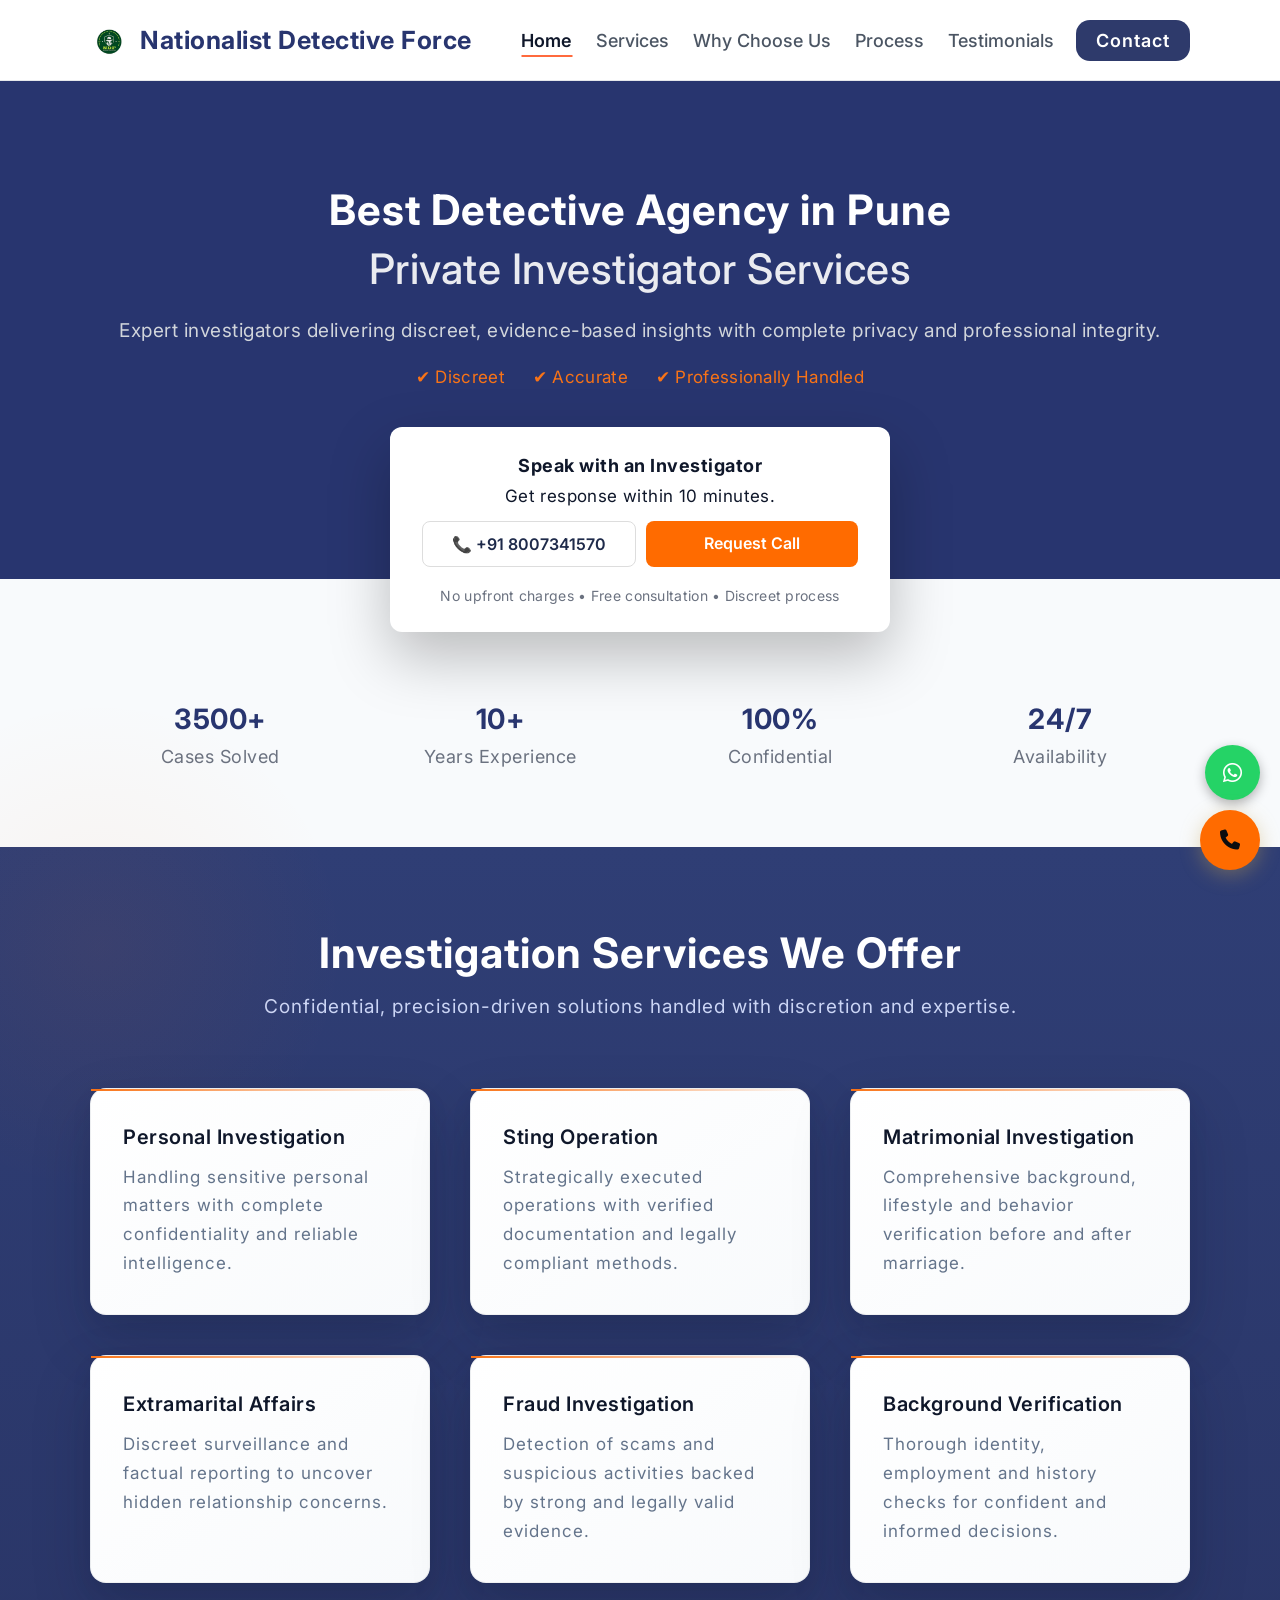
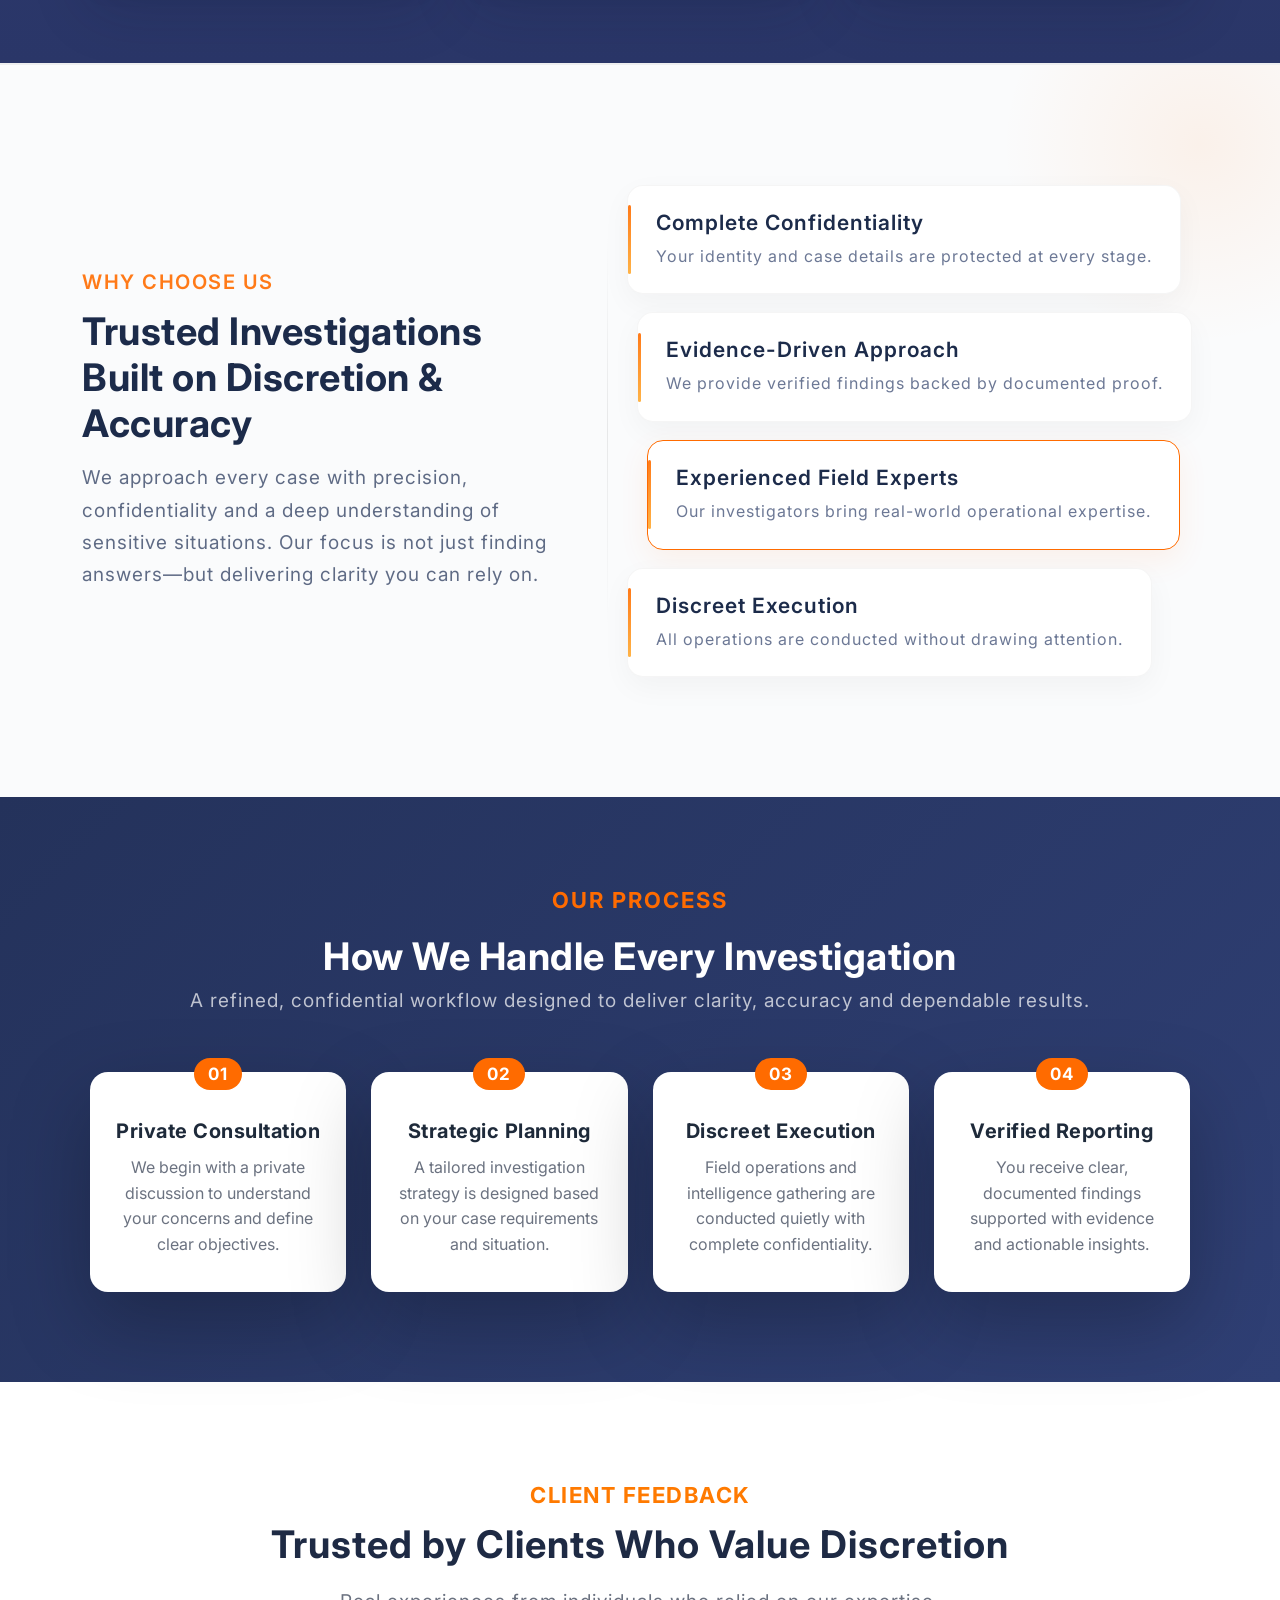
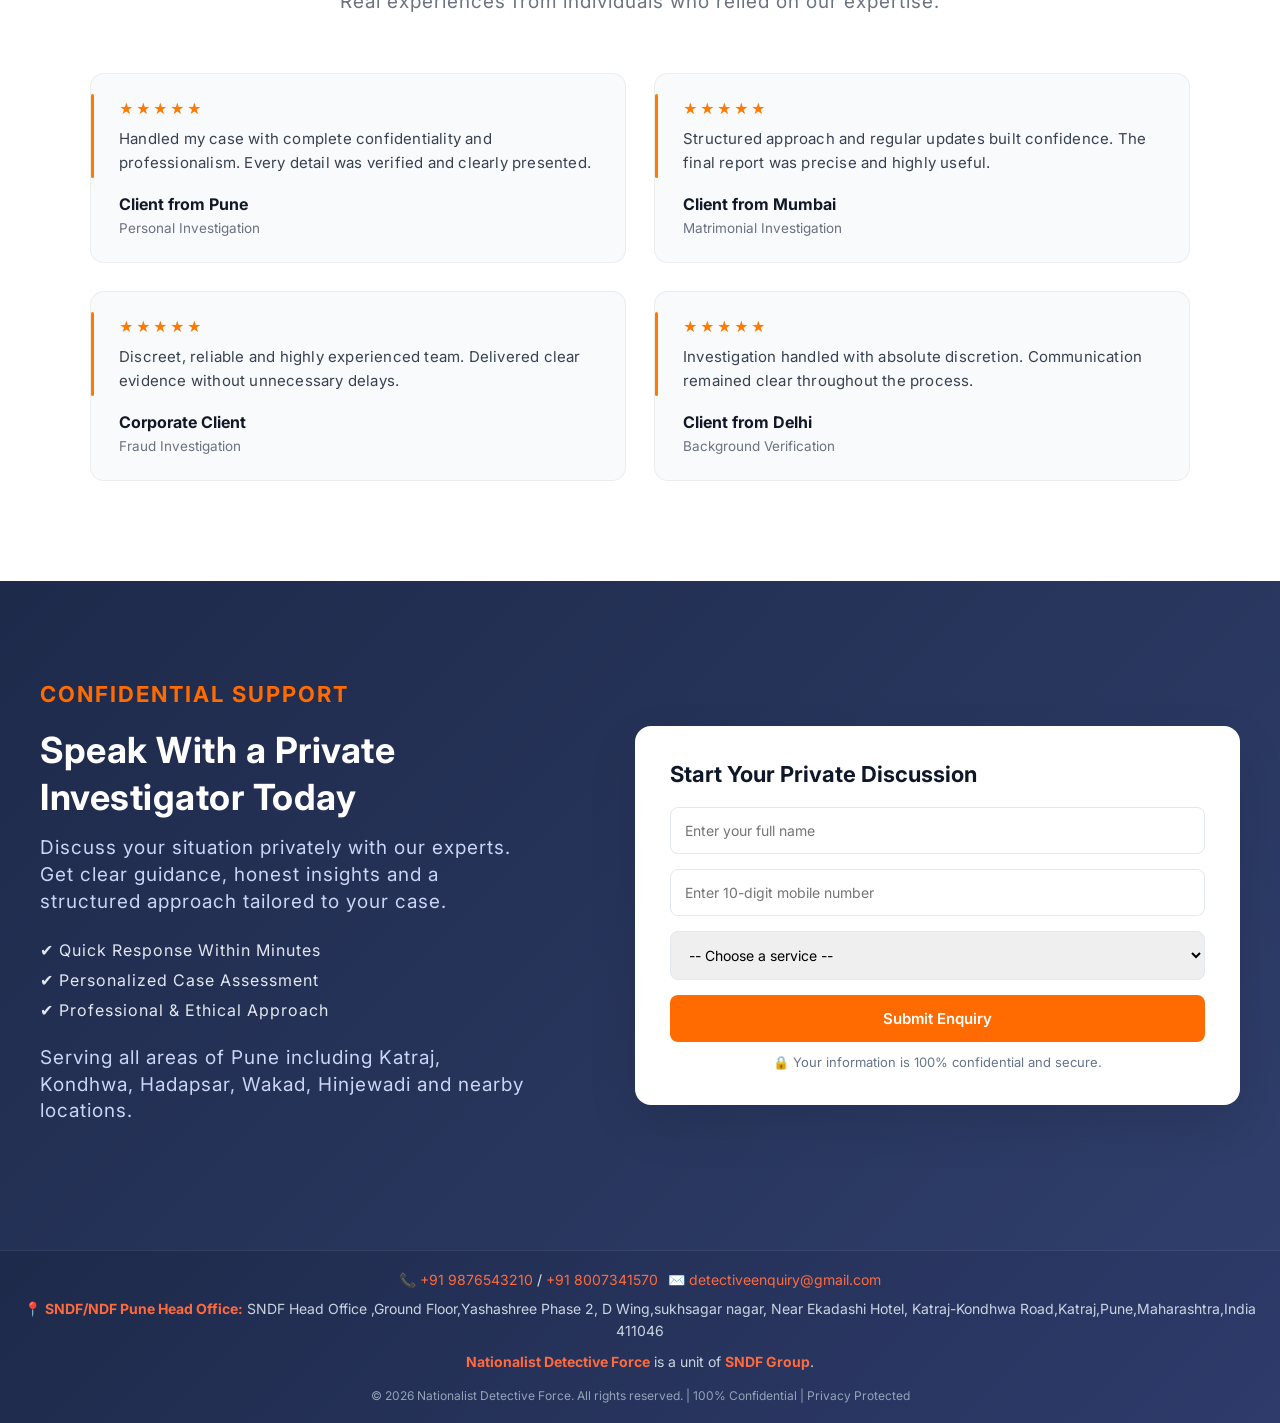
==== commit 4597e553: "css updated" ====
--- a/index.html
+++ b/index.html
@@ -11,6 +11,8 @@
 
 <link rel="icon" type="image/png" href="images/favicon.png">
 
+
+<meta name="google-site-verification" content="H2k1dYN8VZ9srVZI3MB_H23RNph8qMp5OZOYHc_-268" />
 
 <meta name="description" content="Hire professional detective services in Pune. Confidential investigations, background checks, surveillance & corporate investigations. Quick response guaranteed.">
 
@@ -41,7 +43,7 @@
   <div class="container nav-wrap">
 
         <div class="brand">
-        <img src="images/logo.webp" alt="logo">
+        <img src="images/logo.webp" alt="Detective Agency in Pune - Nationalist Detective Force">
         <h2>Nationalist Detective Force</h2>
         </div>
 
@@ -66,7 +68,9 @@
 
   <div class="container hero-content">
 
-    <h1>Confidential Detective Services in Pune</h1>
+    <!-- <h1>Confidential Detective Services in Pune</h1> -->
+    <h1> Best Detective Agency in Pune <br>
+  <span>Private Investigator Services</span></h1>
 
 <p class="hero-sub">
 Expert investigators delivering discreet, evidence-based insights with complete privacy and professional integrity.
@@ -127,6 +131,8 @@
       <p>Availability</p>
     </div>
   </div>
+
+  
 
 </section>
 
@@ -367,6 +373,8 @@
         <div>✔ Personalized Case Assessment</div>
         <div>✔  Professional & Ethical Approach</div>
       </div>
+
+      <p class="cta-text">Serving all areas of Pune including Katraj, Kondhwa, Hadapsar, Wakad, Hinjewadi and nearby locations.</p>
     </div>
 
     <!-- FORM -->
--- a/style.css
+++ b/style.css
@@ -225,6 +225,13 @@
   font-weight: 700;
   letter-spacing: 1px;
   margin:0 auto;
+  line-height: 1.4;
+}
+
+.hero h1 span {
+  font-weight: 500;
+  opacity: 0.9;
+  letter-spacing: 0.5px;
 }
 
 .hero-sub{
@@ -1338,6 +1345,15 @@
   line-height: 1.4;
 }
 
+.cta-text{
+  font-size: 19px;
+  color: hsl(230, 13%, 91%);
+  margin-top: 25px;
+  max-width: 500px;
+  letter-spacing: 1px;
+  line-height: 1.4;
+}
+
 /* Trust Points */
 .trust-points {
   display: flex;
@@ -1456,6 +1472,12 @@
     line-height: 1.3;
   }
 
+  .cta-text{
+    font-size: 15px;
+    line-height: 1.3;
+    margin-top: 15px;
+  }
+
   .trust-points{
     font-size: 14px;
   }
@@ -1476,6 +1498,12 @@
 
   .contact-form-box {
     padding: 20px;
+  }
+
+  .cta-text{
+    font-size: 15px;
+    line-height: 1.3;
+    margin-top: 15px;
   }
 }
 
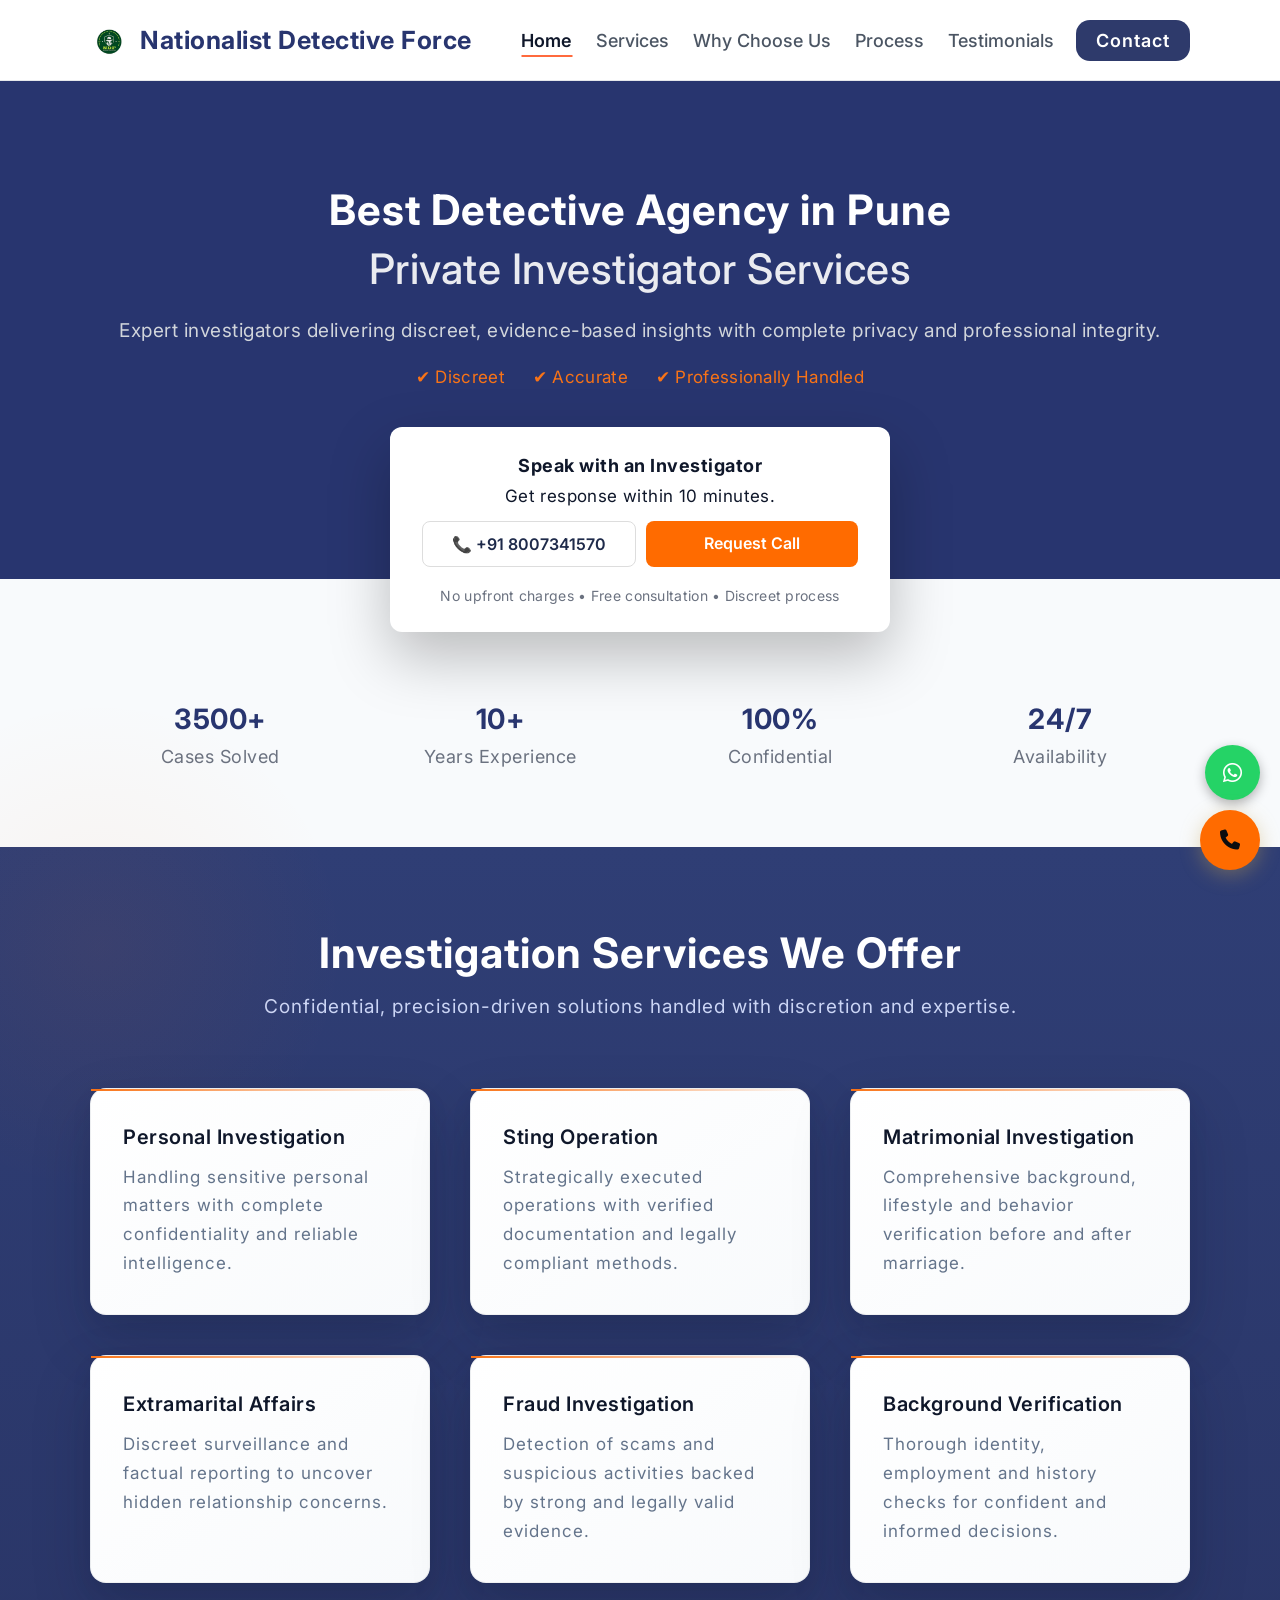
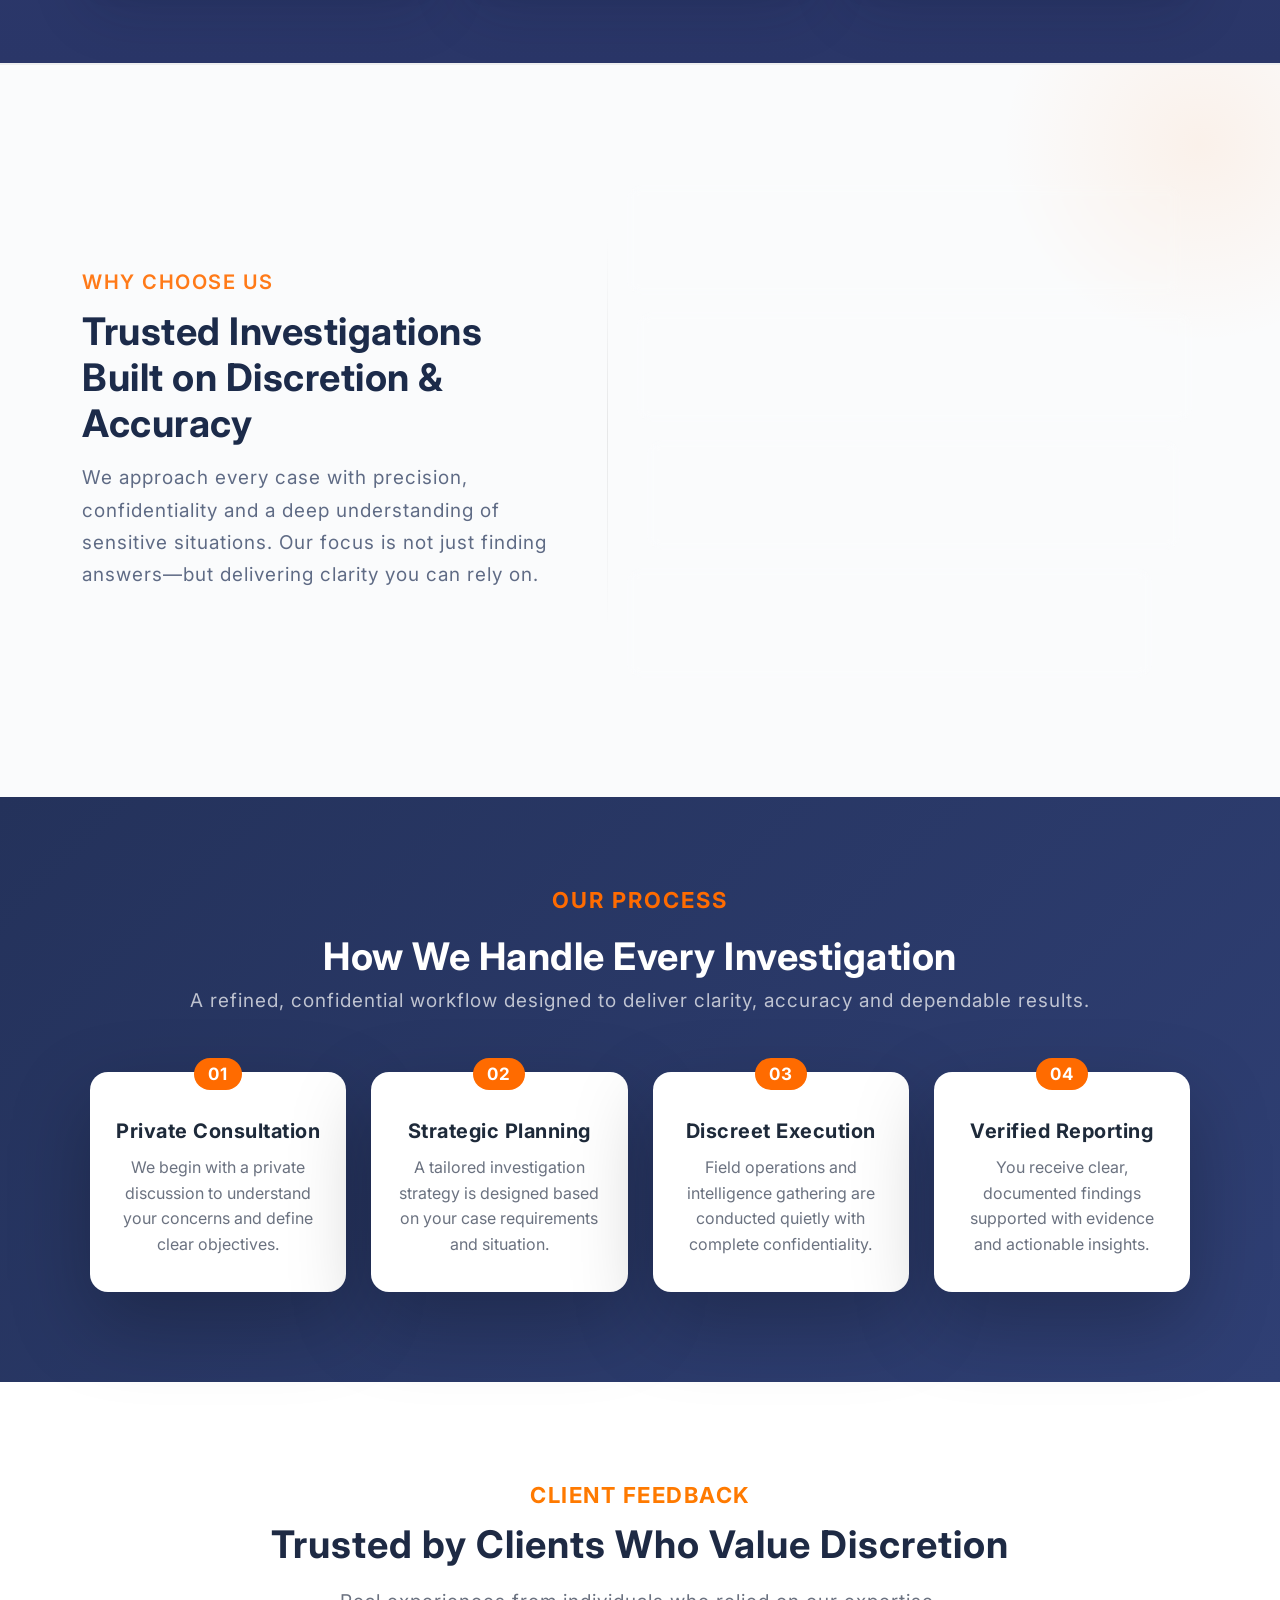
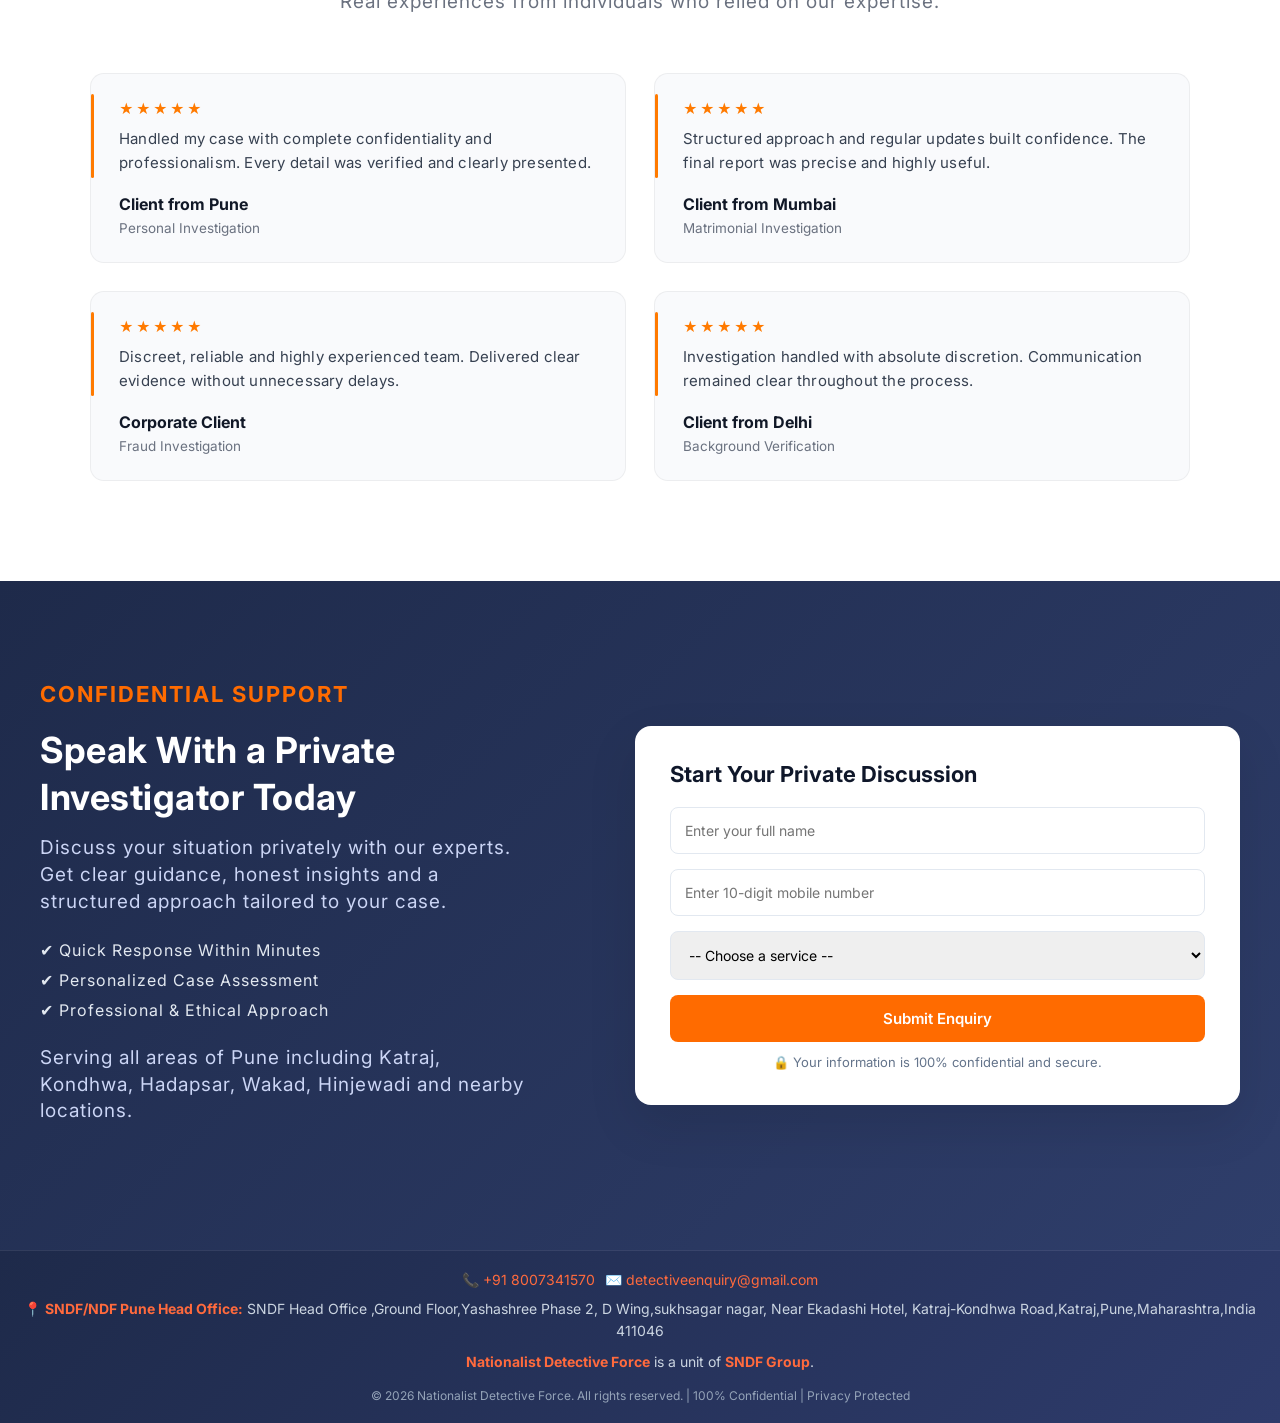
==== commit c0cf06a6: "changes added" ====
--- a/index.html
+++ b/index.html
@@ -53,7 +53,7 @@
       <a href="#service">Services</a>
       <a href="#why">Why Choose Us</a>
       <a href="#process">Process</a>
-       <a href="#testi">Testimonials</a>
+       <a href="#testimonials">Testimonials</a>
       <a href="#contact">Contact</a>
 
     </nav>
@@ -296,7 +296,7 @@
 
 
 <!-- testimonial section -->
- <section class="testimonials" id="testi">
+ <section class="testimonials" id="testimonials">
   <div class="container">
 
     <div class="section-header">
@@ -379,7 +379,7 @@
 
     <!-- FORM -->
     <div class="contact-form-box">
-      <form id="contactForm" class="contact-form" action="https://formsubmit.co/detectiveenquiry@gmail.com" method="POST">
+      <form id="contactForm" class="contact-form" action="https://formsubmit.co/kardilepriyanka77@gmail.com" method="POST">
 
         <h3>Start Your Private Discussion</h3>
 
@@ -411,6 +411,16 @@
           🔒 Your information is 100% confidential and secure.
         </p>
 
+
+        <input type="hidden" name="_subject" value="🚨 New Detective Enquiry">
+
+        <input type="hidden" name="_template" value="table">
+
+        <input type="hidden" name="_next" value="https://detectivepune.in//thankyou.html">
+
+        <input type="hidden" name="_captcha" value="false">
+
+
       </form>
     </div>
 
@@ -427,7 +437,7 @@
 <div class="footer-contact">
      <span>
         📞 
-        <a href="tel:+919876543210" aria-label="Call +91 9876543210">+91 9876543210</a> / 
+        <!-- <a href="tel:+919876543210" aria-label="Call +91 9876543210">+91 9876543210</a> /  -->
         <a href="tel:+918007341570" aria-label="Call +91 8007341570">+91 8007341570</a>
     </span>
     <span>✉️ <a href="mailto:detectiveenquiry@gmail.com" aria-label="Email detectiveenquiry@gmail.com">detectiveenquiry@gmail.com</a></span>
--- a/style.css
+++ b/style.css
@@ -1472,11 +1472,12 @@
     line-height: 1.3;
   }
 
-  .cta-text{
+   .contact-content .cta-text {
     font-size: 15px;
-    line-height: 1.3;
+    line-height: 1.4;
     margin-top: 15px;
   }
+
 
   .trust-points{
     font-size: 14px;
@@ -1500,9 +1501,9 @@
     padding: 20px;
   }
 
-  .cta-text{
+  .contact-content .cta-text {
     font-size: 15px;
-    line-height: 1.3;
+    line-height: 1.4;
     margin-top: 15px;
   }
 }
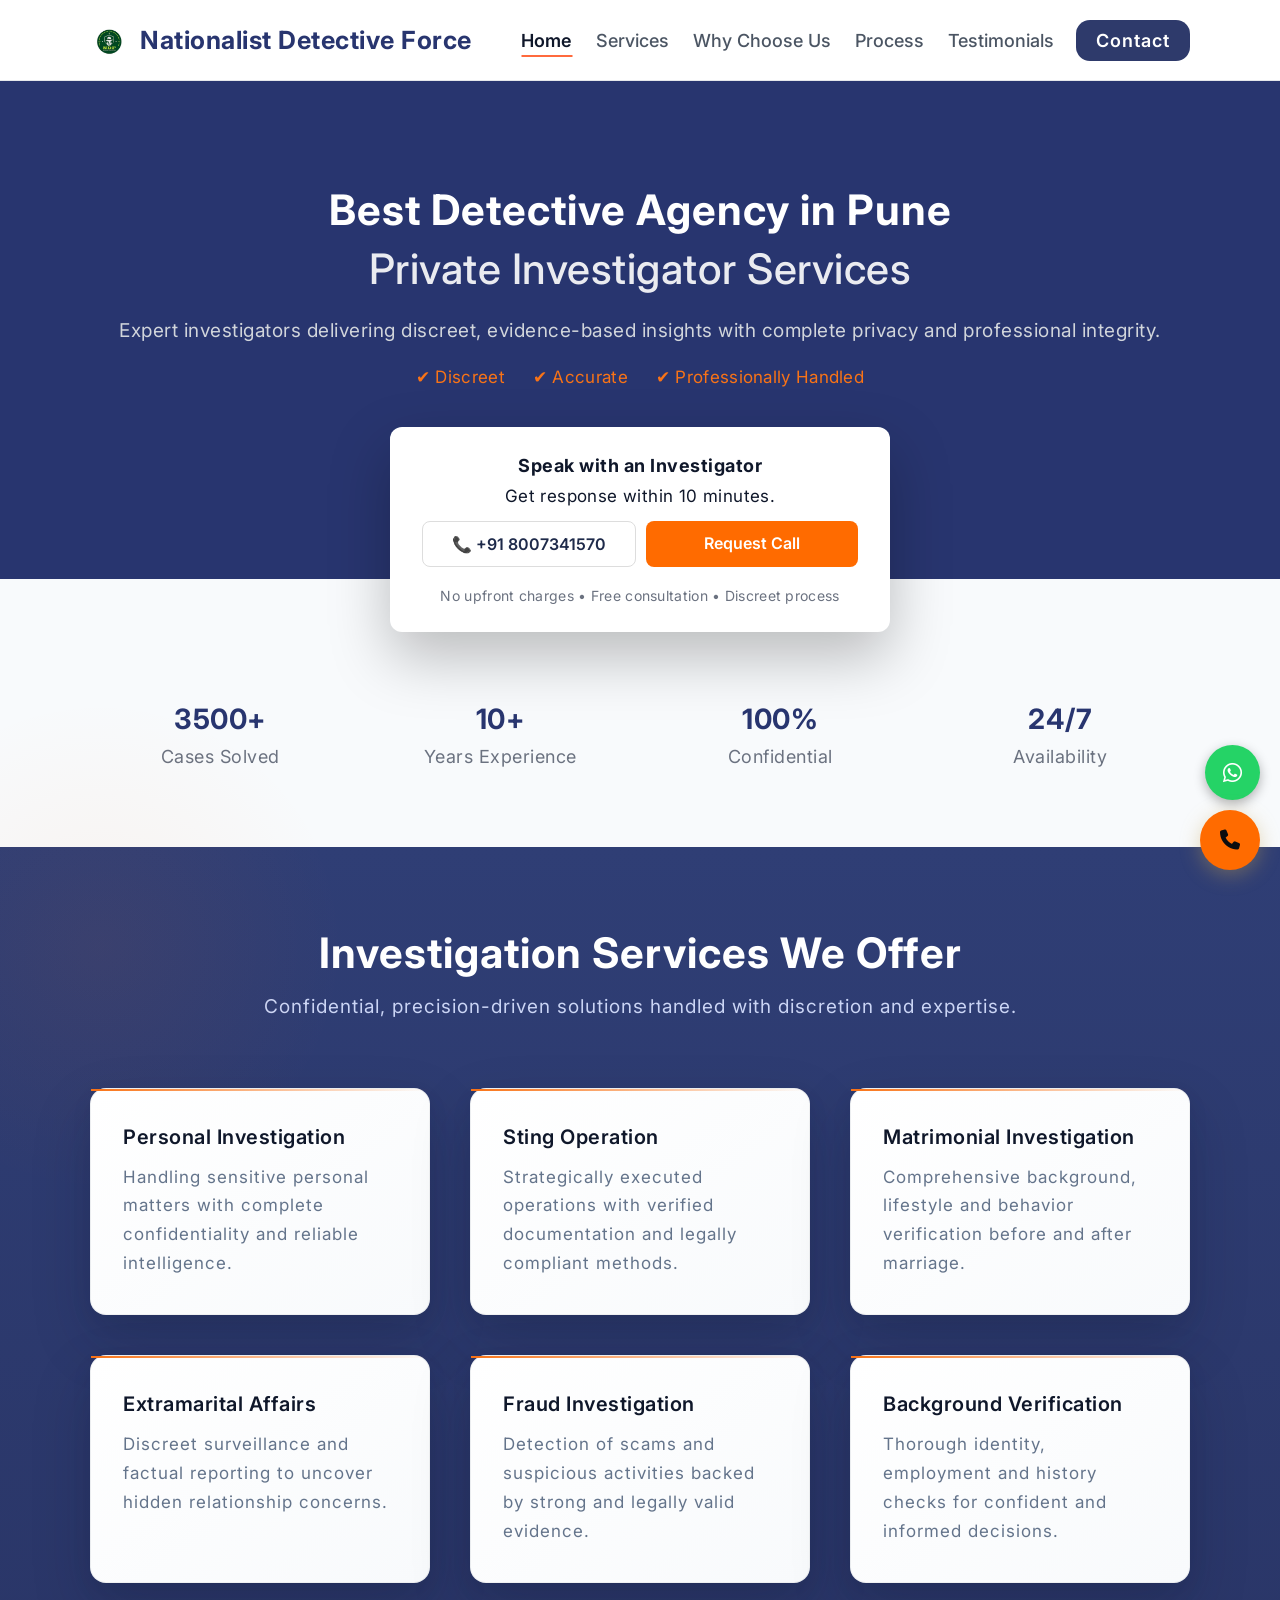
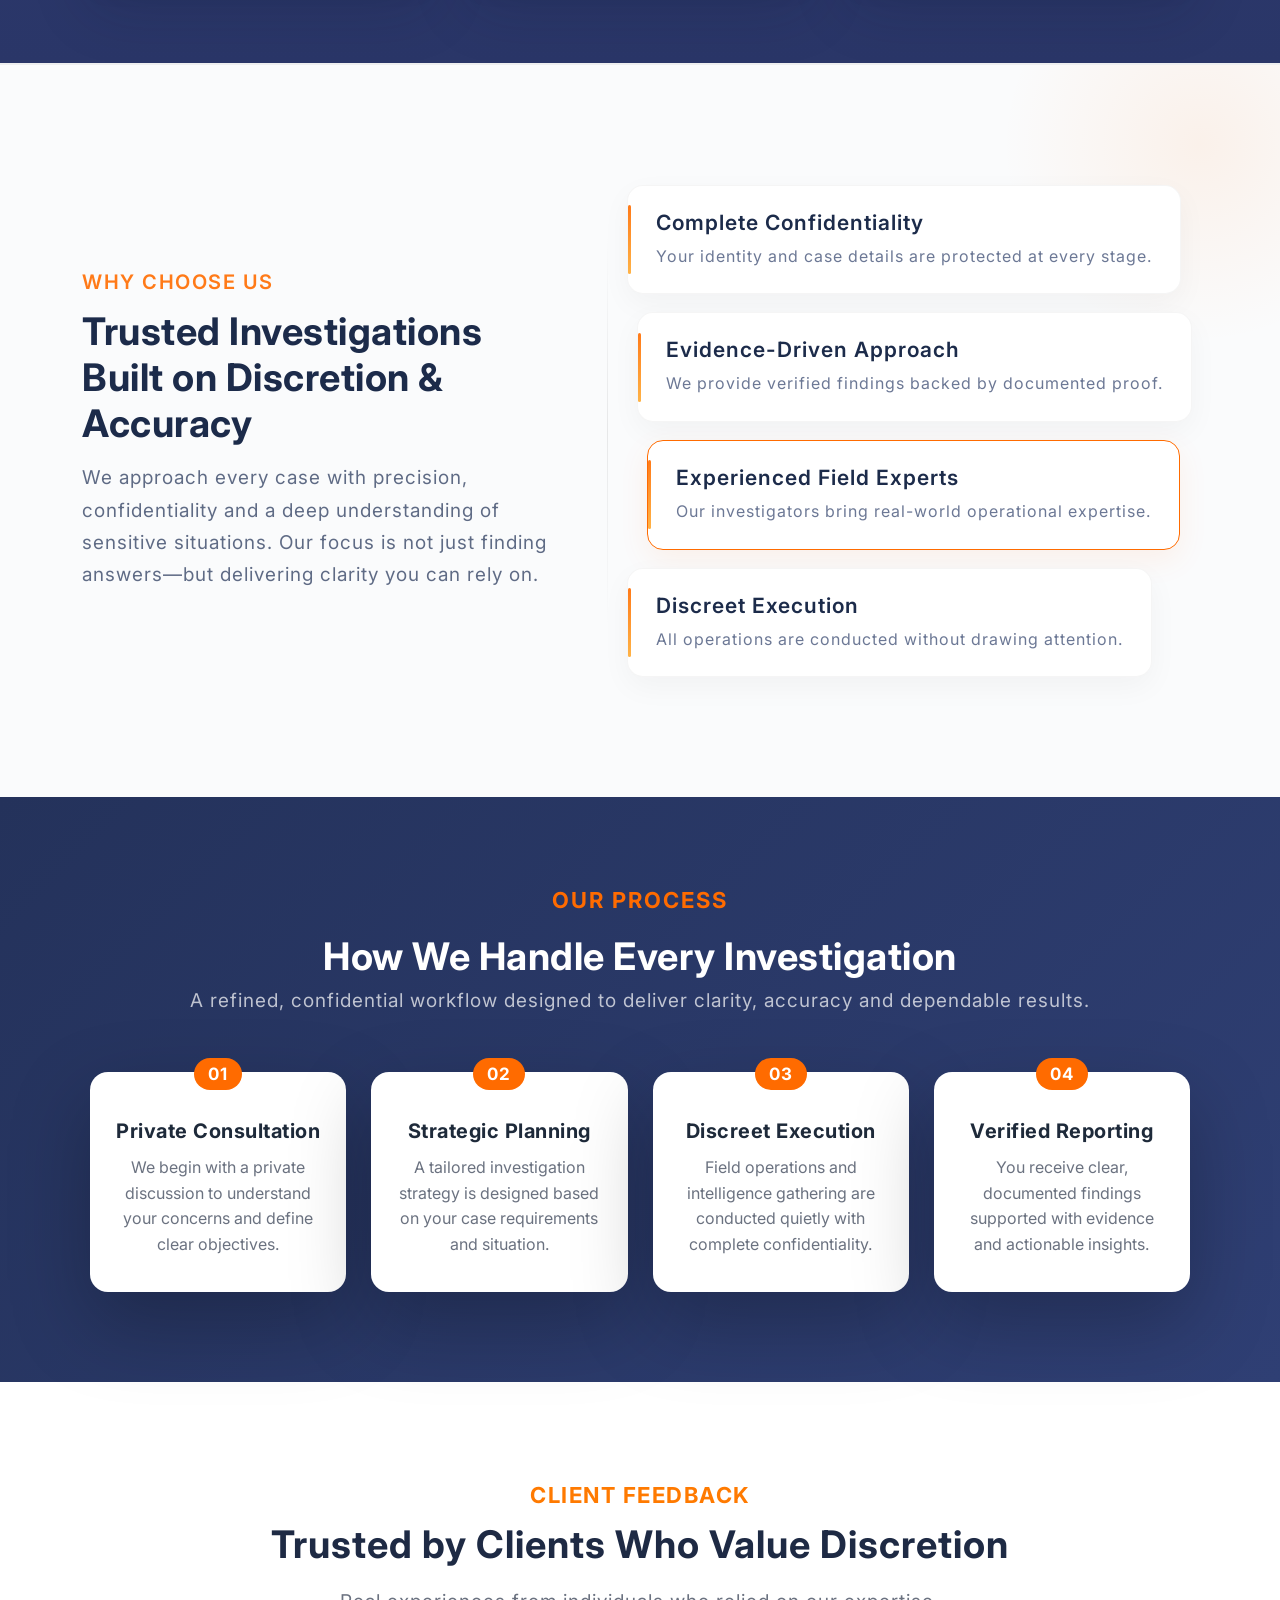
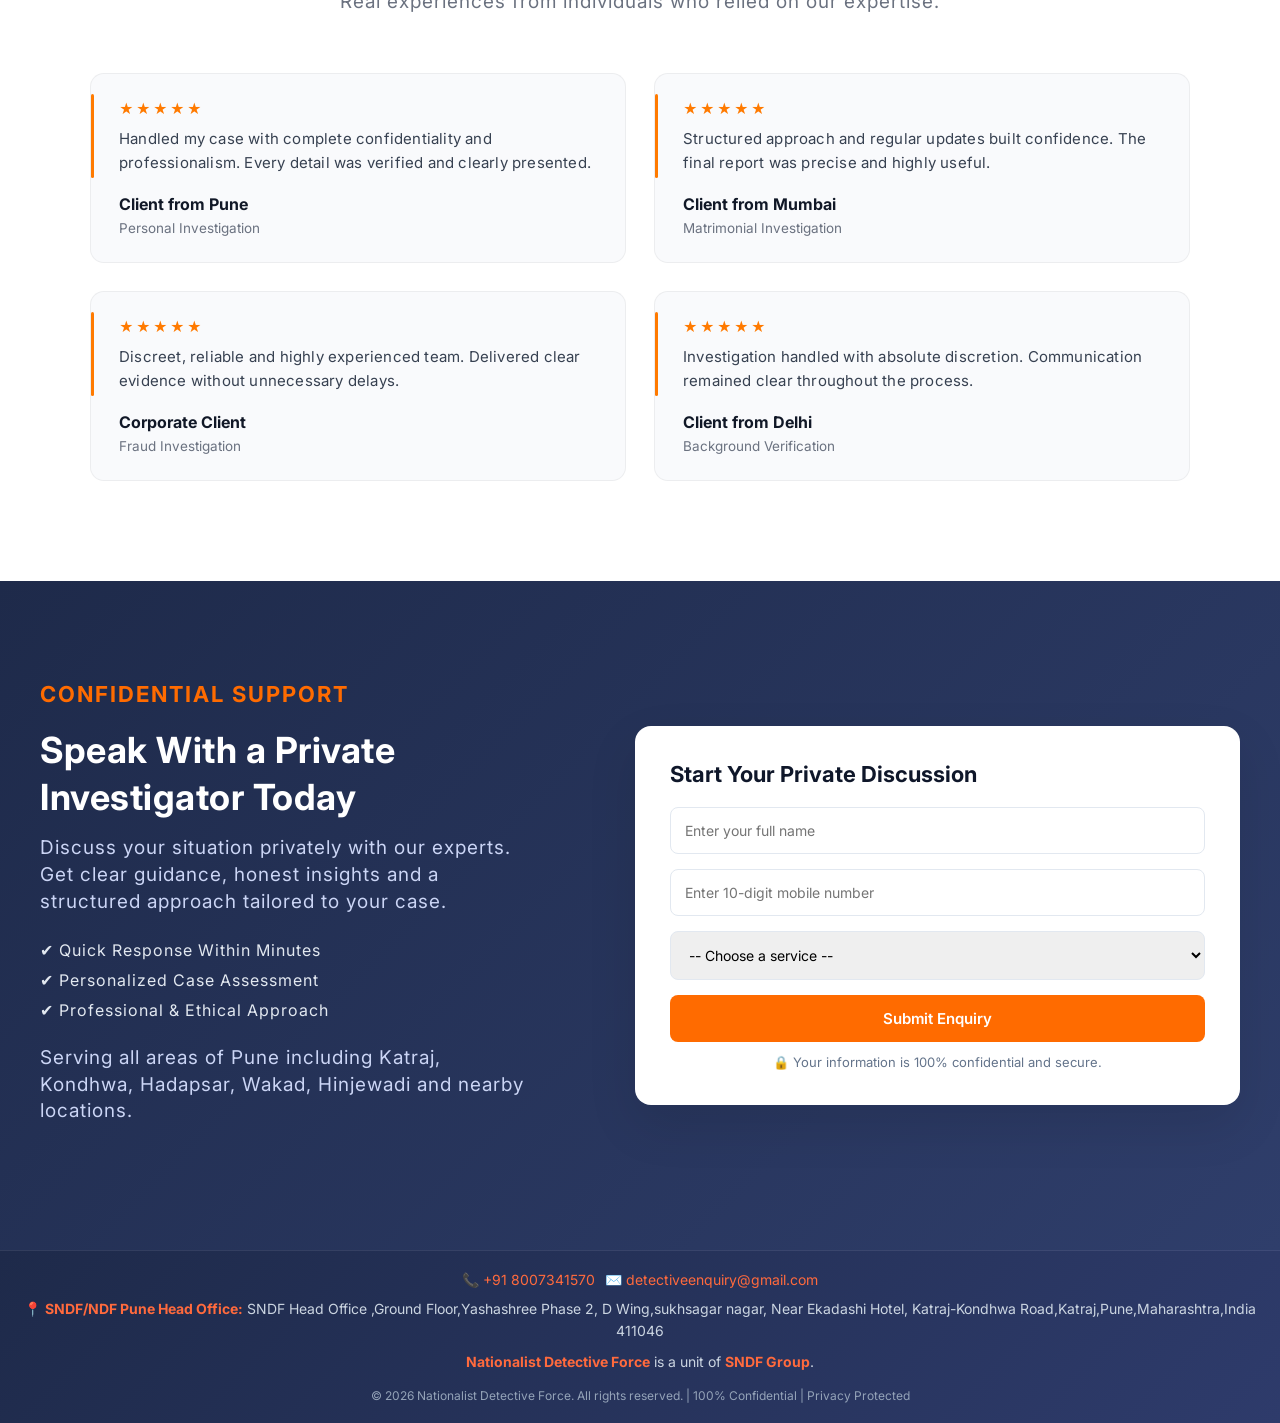
==== commit b226317d: "email updated" ====
--- a/index.html
+++ b/index.html
@@ -379,7 +379,7 @@
 
     <!-- FORM -->
     <div class="contact-form-box">
-      <form id="contactForm" class="contact-form" action="https://formsubmit.co/kardilepriyanka77@gmail.com" method="POST">
+      <form id="contactForm" class="contact-form" action="https://formsubmit.co/sndf4315@gmail.com" method="POST">
 
         <h3>Start Your Private Discussion</h3>
 
